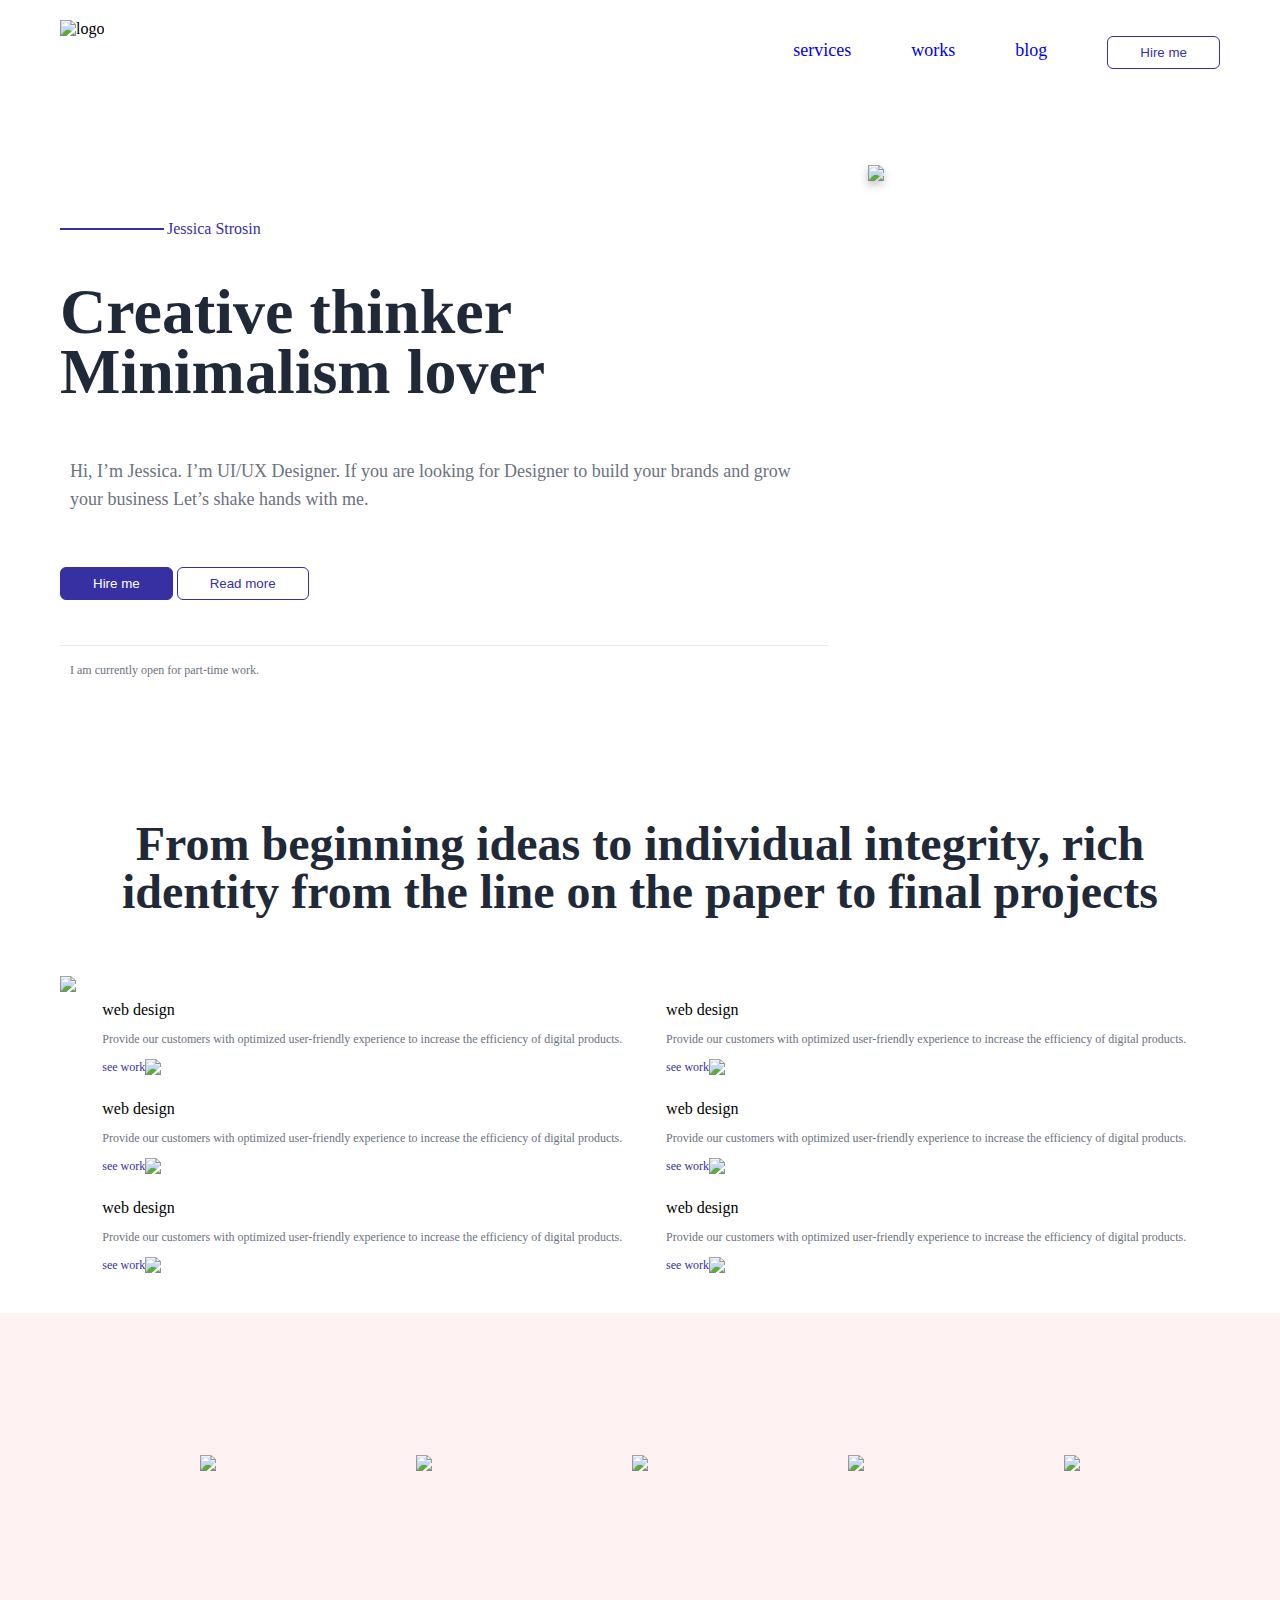
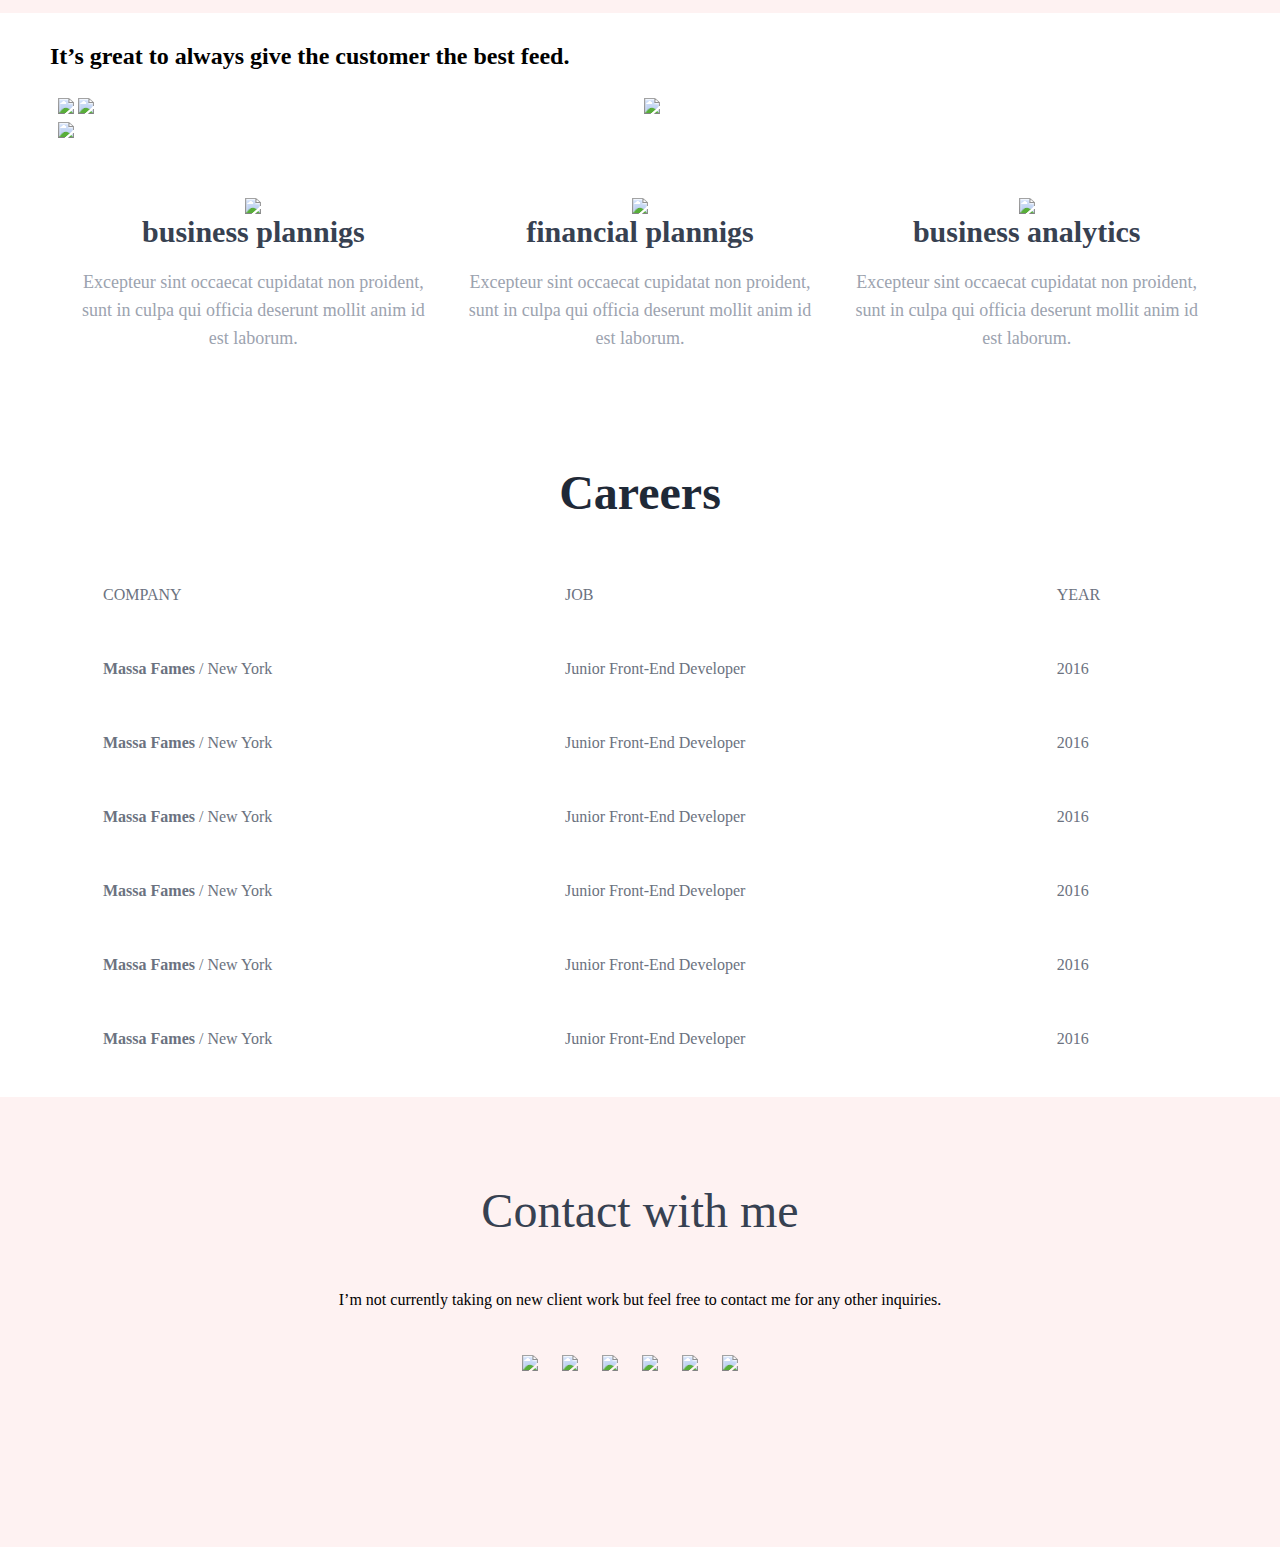
==== sample-1/index.html @ 33292bf2 "Add files via upload" ====
<!DOCTYPE html>
<html lang="en">
<head>
    <meta charset="UTF-8">
    <meta name="viewport" content="width=device-width, initial-scale=1.0">
    <title>Portfolio</title>
    <link rel="stylesheet" href="style.css"/>
</head>
<body>
    <div class="nav-container">
        <nav>
            <div class="logo">
                <img src="images/logo.png" alt="logo"/>
            </div>
            <!-- <div > -->
                <ul class="nav-items">
                    <li>
                        <a href="#">services</a>
                    </li>
                    <li>
                        <a href="#">works</a>
                    </li>
                    <li>
                        <a href="#">blog</a>
                    </li>
                    <li>
                        <button class="light-button">Hire me</button>
                    </li>
                </ul>
               
            <!-- </div> -->
        </nav>
    </div>
    <div class="intro-container">
        <div class="intro-details">
            <div class="name">
                <div class="line"></div>
                <a href="#">Jessica Strosin</a>
            </div>
            
            <h2 class="intro-heading">Creative thinker Minimalism lover</h2>
            <p>Hi, I’m Jessica. I’m UI/UX Designer. If you are looking for Designer to build your brands and grow your business Let’s shake hands with me.</p>
            <div>
                <button class="dark-button">Hire me</button>
                <button class="light-button">Read more</button>
            </div>
            <div class="gray-line">
                <p>I am currently open for part-time work.</p>
            </div>
            
        </div>

        <div  class="intro-image" > 
            <image src="images/55.png"></image>
        </div>
        
    </div>
    <div class="skills">
        <div class="skills-heading">
            <h2>From beginning ideas to individual integrity, rich identity from the line on the paper to final projects</h2>

        </div>
        <div class="skill-content">
            <div class="skill-content-image">
                <img src="images/image 11.png" />
            </div>
            <div class="skills-content-detail">
                <div class="skill-details">
                    <h>web design</h>
                    <p>Provide our customers with optimized user-friendly experience to increase the efficiency of digital products.</p>
                    <div class="see-more-link">
                        <a href="#">see work  </a>
                        <img src="images/arrow-right 1.png"/>
                       </div>
                       
                </div>
                <div class="skill-details">
                    <h>web design</h>
                    <p>Provide our customers with optimized user-friendly experience to increase the efficiency of digital products.</p>
                    <div class="see-more-link">
                        <a  href="#">see work  </a>
                        <img src="images/arrow-right 1.png"/>
                       </div>
                       
                </div>
                <div class="skill-details">
                    <h>web design</h>
                    <p>Provide our customers with optimized user-friendly experience to increase the efficiency of digital products.</p>
                    <div class="see-more-link">
                        <a  href="#">see work  </a>
                        <img src="images/arrow-right 1.png"/>
                       </div>
                       
                </div>
                <div class="skill-details">
                    <h>web design</h>
                    <p>Provide our customers with optimized user-friendly experience to increase the efficiency of digital products.</p>
                    <div class="see-more-link">
                        <a  href="#">see work  </a>
                        <img src="images/arrow-right 1.png"/>
                       </div>
                       
                </div>
                <div class="skill-details">
                    <h>web design</h>
                    <p>Provide our customers with optimized user-friendly experience to increase the efficiency of digital products.</p>
                    <div class="see-more-link">
                        <a  href="#">see work  </a>
                        <img src="images/arrow-right 1.png"/>
                       </div>
                       
                </div>
                <div class="skill-details"> 
                    <h>web design</h>
                    <p>Provide our customers with optimized user-friendly experience to increase the efficiency of digital products.</p>
                   <div class="see-more-link">
                    <a  href="#">see work  </a>
                    <img src="images/arrow-right 1.png"/>
                   </div>
                   
                </div>
             

            </div>
        </div>
    </div>
    <div class="clients">
        <img src="images/alphabet.png"/>
        <img src="images/shopify-original.png">
        <img src="images/amazon.png">
        <img src="images/google-original.png">
        <img src="images/netflix-primary.png">

    </div>
    <div >
        <h2>It’s great to always give the customer the best feed.</h2>
        <div class="row">
            <div class="column">
                <img src="images/image 12.png">
                <img src="images/image 14.png">
            </div>               
            <div class="column">                
                 <img src="images/image 13.png " >
            </div>
        </div>
        <div class="row">
            <div class="column">
                <img src="images/image 15.png">
            </div></div>
       <!-- \<div class="images">
           <img src="images/image 12.png">
           <img src="images/image 13.png">
           <img src="images/image 14.png">
           <img src="images/image 15.png">
       </div> -->
    </div>
    <div class="plannigs">
        <div class="plannig-details">
            <img src="images/Group 34.png">
            <h>business plannigs</h>
            <p>Excepteur sint occaecat cupidatat non proident, sunt in culpa qui officia deserunt mollit anim id est laborum.</p>
        </div>
        <div class="plannig-details">
            <img src="images/Group 35.png">
            <h>financial plannigs</h>
            <p>Excepteur sint occaecat cupidatat non proident, sunt in culpa qui officia deserunt mollit anim id est laborum.</p>
        </div>
        <div class="plannig-details">
            <img src="images/Group 36.png">
            <h>business analytics</h>
            <p>Excepteur sint occaecat cupidatat non proident, sunt in culpa qui officia deserunt mollit anim id est laborum.</p>
        </div>

    </div>
    <div class="career">
        <h2>Careers</h2>
        <table class="career-table">
            <tr>
                <th>Company</th>
                <th>Job</th>
                <th>Year</th>
            </tr>
            <tr>
                <td><b>Massa Fames </b>/ New York</td>
                <td>Junior Front-End Developer</td>
                <td>2016</td>
            </tr>
            <tr>
                <td><b>Massa Fames </b> / New York</td>
                <td>Junior Front-End Developer</td>
                <td>2016</td>
            </tr>
            <tr>
                <td><b>Massa Fames </b> / New York</td>
                <td>Junior Front-End Developer</td>
                <td>2016</td>
            </tr>
            <tr>
                <td><b>Massa Fames </b> / New York</td>
                <td>Junior Front-End Developer</td>
                <td>2016</td>
            </tr>
            <tr>
                <td><b>Massa Fames </b> / New York</td>
                <td>Junior Front-End Developer</td>
                <td>2016</td>
            </tr>
            <tr>
                <td><b>Massa Fames </b> / New York</td>
                <td>Junior Front-End Developer</td>
                <td>2016</td>
            </tr>
        </table>

    </div>
    <div class="site-footer">
        <div class="footer-display">
        <h2>Contact with me</h2>
        <p>I’m not currently taking on new client work but feel free to contact me for any other inquiries.</p>
        <div class="social-links">
            <img src="images/dribbble 1.svg"/>
            <img src="images/facebook 1.svg"/>
            <img src="images/instagram 1.svg"/>
            <img src="images/twitter 1.svg">
            <img src="images/at-sign 1.svg"/>
            <img src="images/codepen 1.svg"/>
            
        </div>
    </div>

    </div>



   <script src="main,js"></script> 
</body>
</html>
---- sample-1/style.css ----
body{

    margin:0px 50px;
    font-family: 'Inter';
    font-style: normal;
}
.nav-container{
    margin:20px 10px;
}
nav{
    height:65px;
    display: flex;
    align-content: center;
    justify-content: space-between;
}
.nav-items{
    display:flex;
    align-content: center;
    justify-content: space-between;

}   
.nav-items li{
    list-style: none;
    margin-left: 60px;
    font-weight: 500;
    font-size: 18px;
    line-height: 28px;
    color: #6B7280;
}
.nav-items li a{
    text-decoration: none;
}

.light-button{
    color:#3730A3;
    border: 1px solid #3730A3;
    border-radius: 6px;
    padding: 8px 32px;
    background-color: #ffffff;
}
.intro-container{
    display: flex;
    flex-flow: row;
    
    justify-content: space-between;
    margin:80px 10px;
}
.intro-image{
    width: 478px;
    height: 525px;
    filter: drop-shadow(0px 4px 4px rgba(0, 0, 0, 0.25));
    border-radius: 6px;
}
.intro-details{
    /* width: 478px; */
    height: 525px;
    display: flex;
    flex-flow: column;
    justify-content: space-evenly;
    padding-right: 40px;
    
}
.name{
    padding-top: 10px;
    display: flex;
    justify-content: flex-start;
    flex-flow: row;
}
.line{
    height:0px;    
    width: 102px;
    border: 1px solid #3730A3;
    margin-right: 3px;
    margin-top: 8px;
}
.name a{
    text-decoration: none;
    color: #3730A3;
}
.intro-heading{
    font-weight: 700;
    font-size:64px;
    line-height: 60px;
    color: #1F2937;
    margin: 0px;
}

.intro-details p{
    font-weight: 400;
    font-size: 18px;
    line-height: 28px;
    color: #6B7280;
    margin: 10px;

}
.dark-button{
    color:#ffffff;
    border: 1px solid #3730A3;
    border-radius: 6px;
    padding: 8px 32px;
    background-color: #3730A3;;
}

.gray-line{
    height:0px;    
    border-top: 1px solid #E5E7EB;
}
.gray-line p{
    font-size: 12px;
}
.skills{
    display: flex;
    flex-direction: column;
    margin: 10px;
}
.skills-heading{
    padding: 10px 50px;

}
.skills-heading h2{
    font-family: 'Inter';
    font-style: normal;
    font-weight: 600;
    font-size: 48px;
    line-height: 48px;
    text-align: center;
    color: #1F2937;
}

.skill-content{
    margin: 10px 0px;
    display: flex;
    flex-direction: row;
}
.skill-content-image{
max-width:440px;
}
.skills-content-detail
{
    display: flex;
    flex-flow: row wrap;
    justify-content:space-evenly;
    }
.skill-details{
    padding-top: 25px;
    margin-left: 10px;
    width:47%;
}
.skill-details p{
    font-weight: 400;
    font-size: 12px;
    line-height: 16px;
    color: #6B7280;
}
.see-more-link{
    display: flex;
    align-items: center;
    justify-content: flex-start;
}
.skill-details a{
    font-weight: 500;
    font-size: 12px;
    line-height: 16px;
    color: #3730A3;
    text-decoration: none;
}
.skill-details a:hover{
    text-decoration: underline;
}
.clients{
    background: #FEF2F2;
    min-height:300px;
    margin:30px -50px;
    display: flex;
    align-items: center;
    justify-content: space-evenly;
}
.plannigs{
    margin: 40px 10px;
    display: flex;
    flex-direction: row;  
    align-items: flex-start;
    justify-content: space-evenly;
}
.plannig-details{
    display: flex;
    flex-direction: column;
    align-items: center;
    margin: 20px;

}
.plannig-details h{
    font-weight: 600;
    font-size: 30px;
    line-height: 36px;
    text-align: center;
    color: #374151;
}
.plannig-details p{
    font-weight: 400;
    font-size: 18px;
    line-height: 28px;
    text-align: center;
    color: #9CA3AF;
}
.career{
    margin: 20px 50px;
    display: flex;
    flex-direction:column;
    
}
.career h2{
    font-weight: 600;
    font-size: 48px;
    line-height: 48px;
    text-align: center;
    color: #1F2937;
    margin-bottom: 40px;;

}
.career-table{
    width:100%;
    text-align: left;
}
.career-table th{
    font-weight: 500;
    font-size: 16px;
    line-height: 24px;
    color: #6B7280;
    text-transform: uppercase;
    height:70px;
}

.career-table td{
    height:70px;
    font-weight: 400;
    font-size: 16px;
    line-height: 24px;
    color: #6B7280;
}

.site-footer{
    height:450px;
    background-color:  #FEF2F2;
    margin: 20px -50px;
}
.footer-display{
    padding: 50px ;
    display: flex;
    flex-flow: column;
    align-items: center;
    justify-content: space-evenly;
}
.footer-display h2{
    font-weight: 500;
    font-size: 48px;
    line-height: 48px;
    text-align: center;
    color: #374151;
}
.footer-displayp{
    font-size: 18px;
    line-height: 28px;
    text-align: center;
    color: #9CA3AF;

}
.social-links{
    padding-top: 30px;
}
.social-links img{
    margin-right:20px;
}

.image-grid{
    width:80%;
    display: flex;
    flex-direction: column;
}
.image-grid h2{
font-weight: 500;
font-size: 48px;
line-height: 48px;
text-align: center;
color: #374151;
}
/* .images{
    display: flex;
    flex-flow: row;
    justify-content: flex-start;
}

 */


.row {
    display: flex;
    flex-wrap: wrap;
    padding: 0 4px;
  }
  
  /* Create four equal columns that sits next to each other */
  .column {
      justify-content: space-evenly;
    flex: 25%;
    padding: 0 4px;
  }
  
  .column img {
    margin-top: 8px;
    vertical-align: middle;
    width: 100%;
  }
  
  /* Responsive layout - makes a two column-layout instead of four columns
  @media screen and (max-width: 800px) {
    .column {
      flex: 50%;
      max-width: 50%;
    }
  }
  
  /* Responsive layout - makes the two columns stack on top of each other instead of next to each other */
  /* @media screen and (max-width: 600px) {
    .column {
      flex: 100%;
      max-width: 100%;
    }
  } */
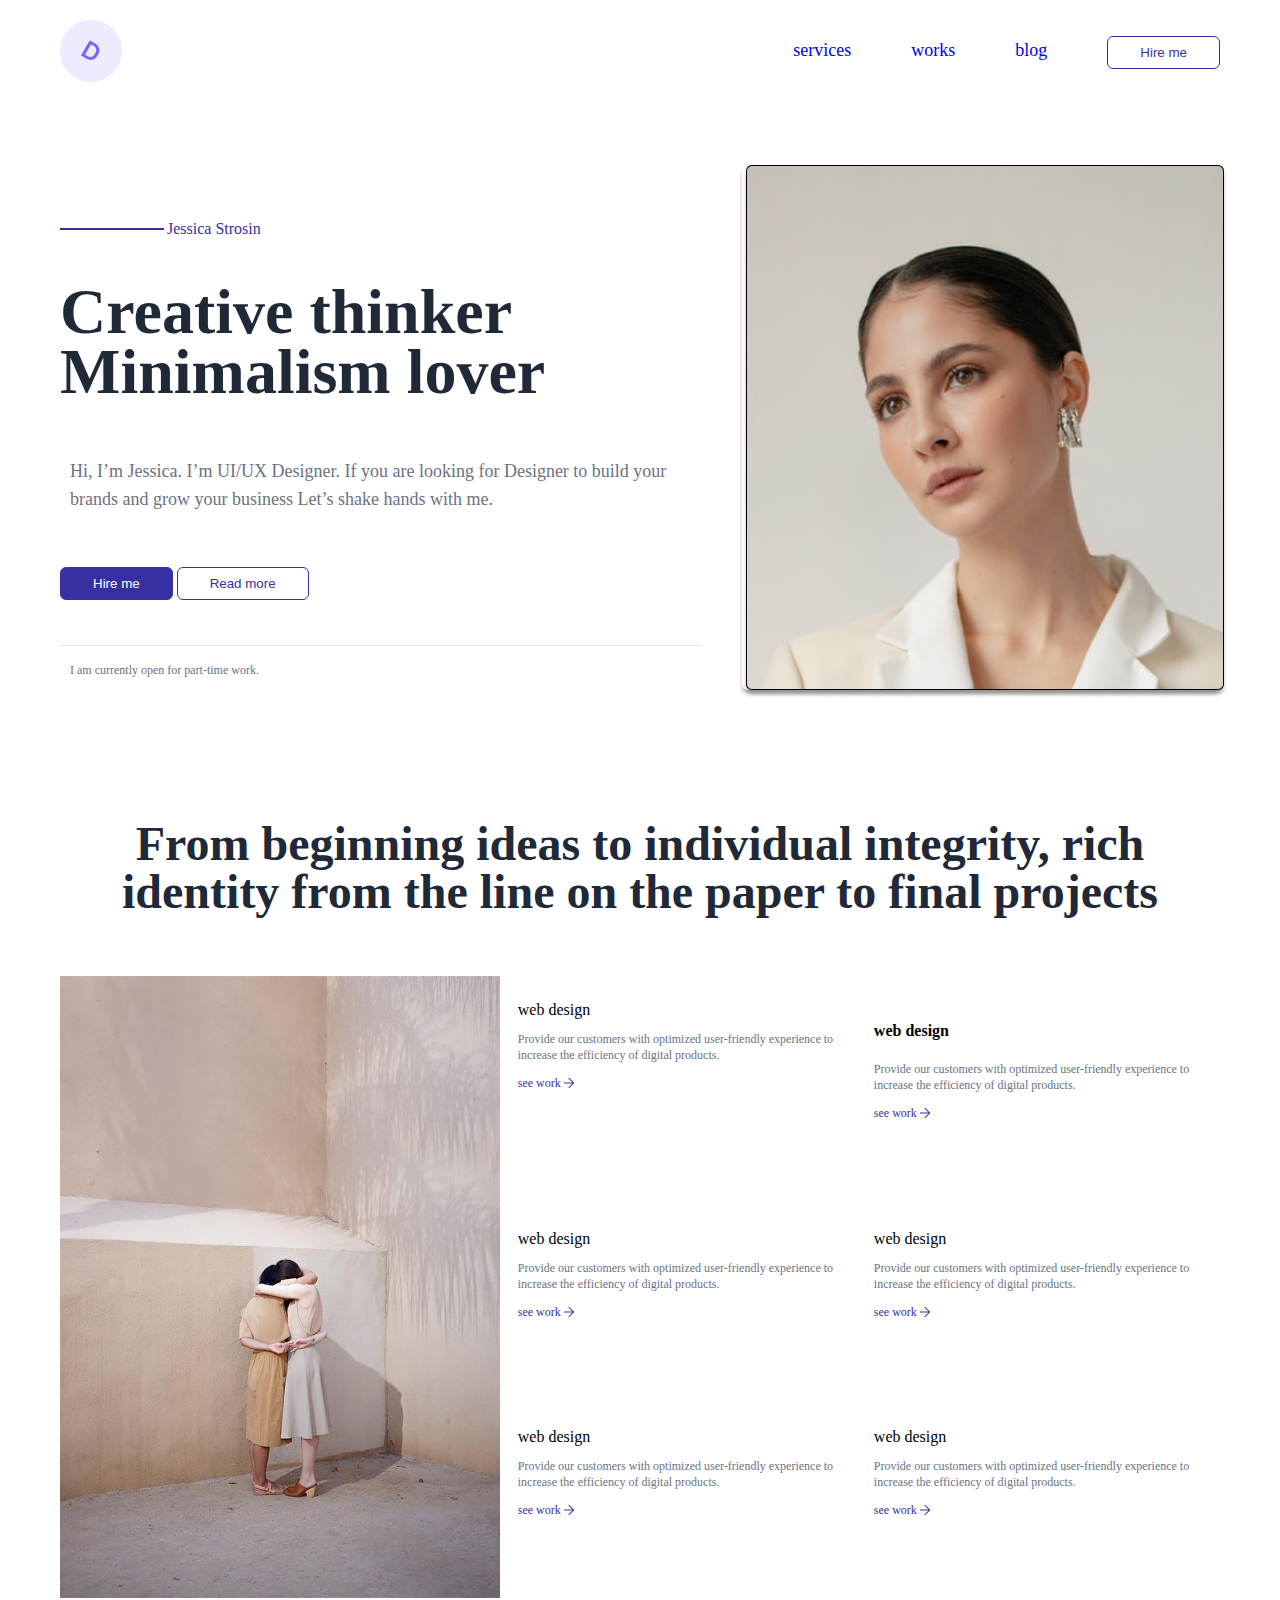
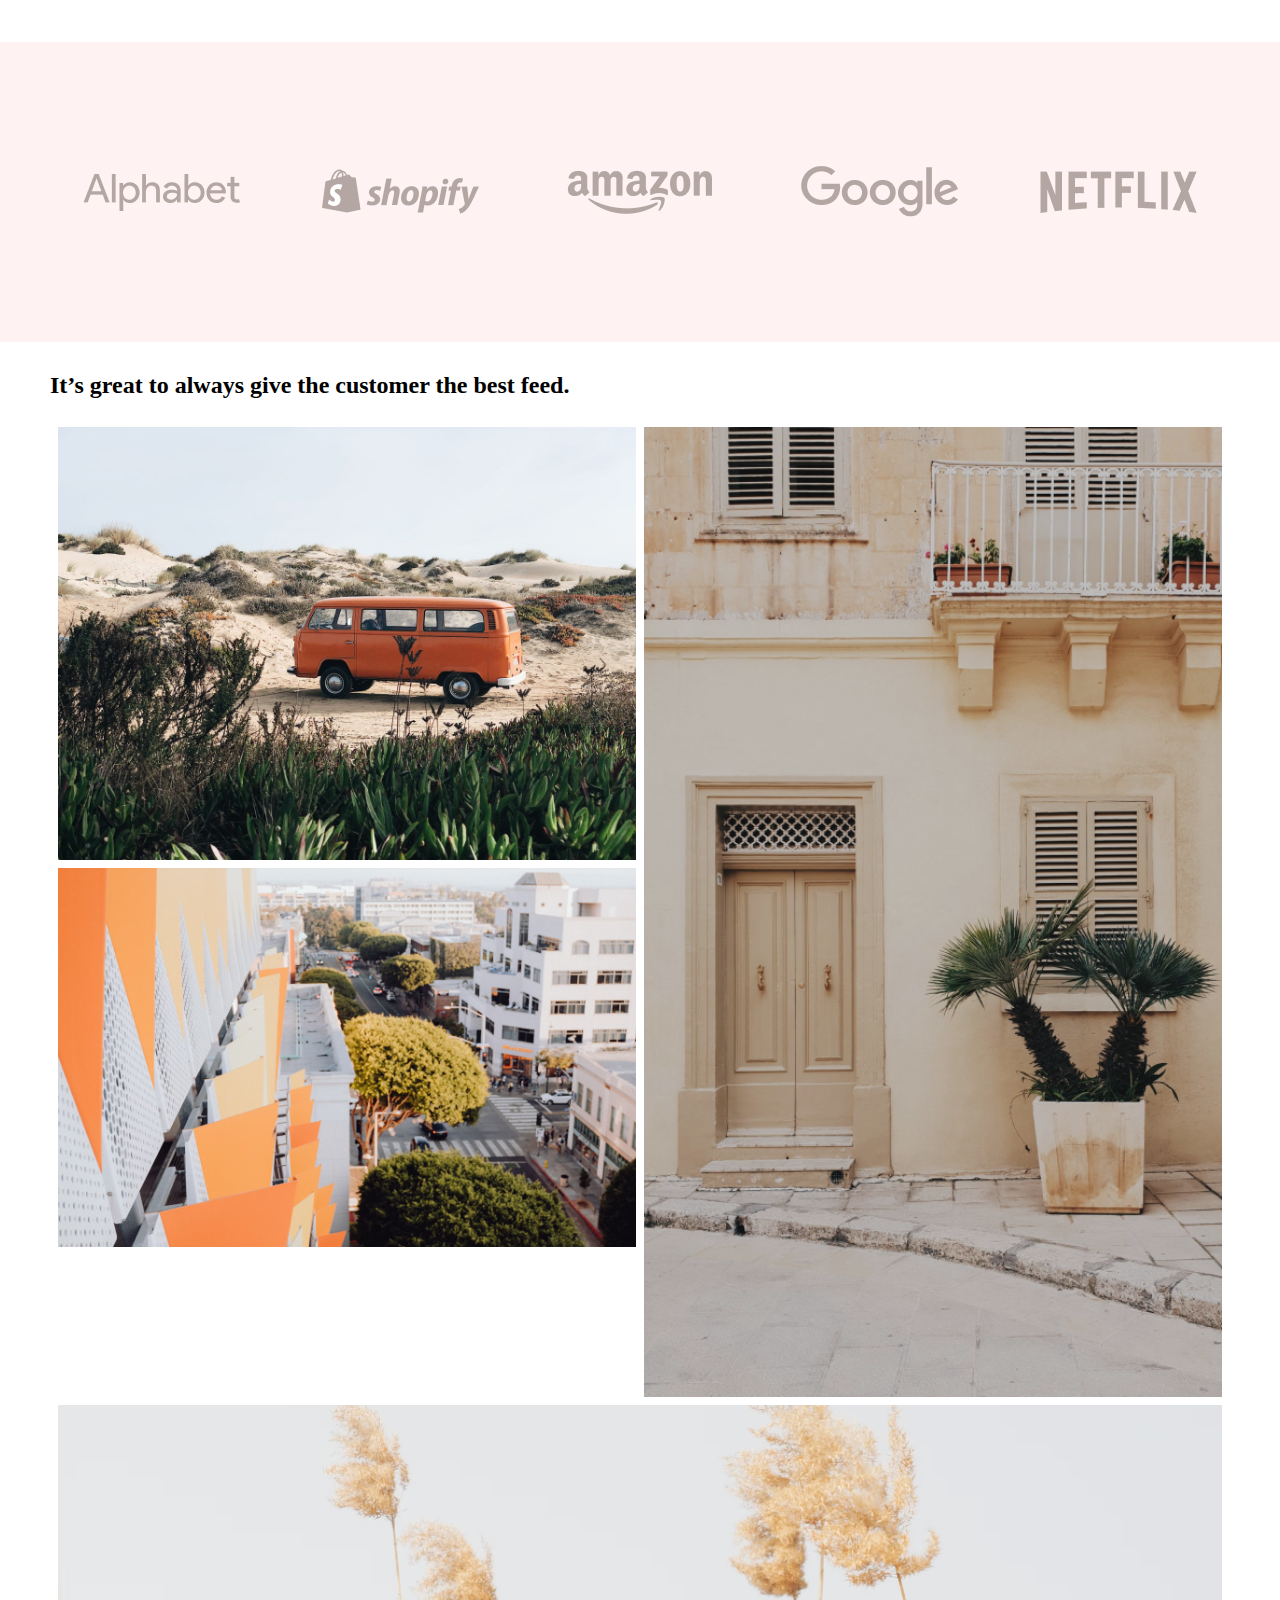
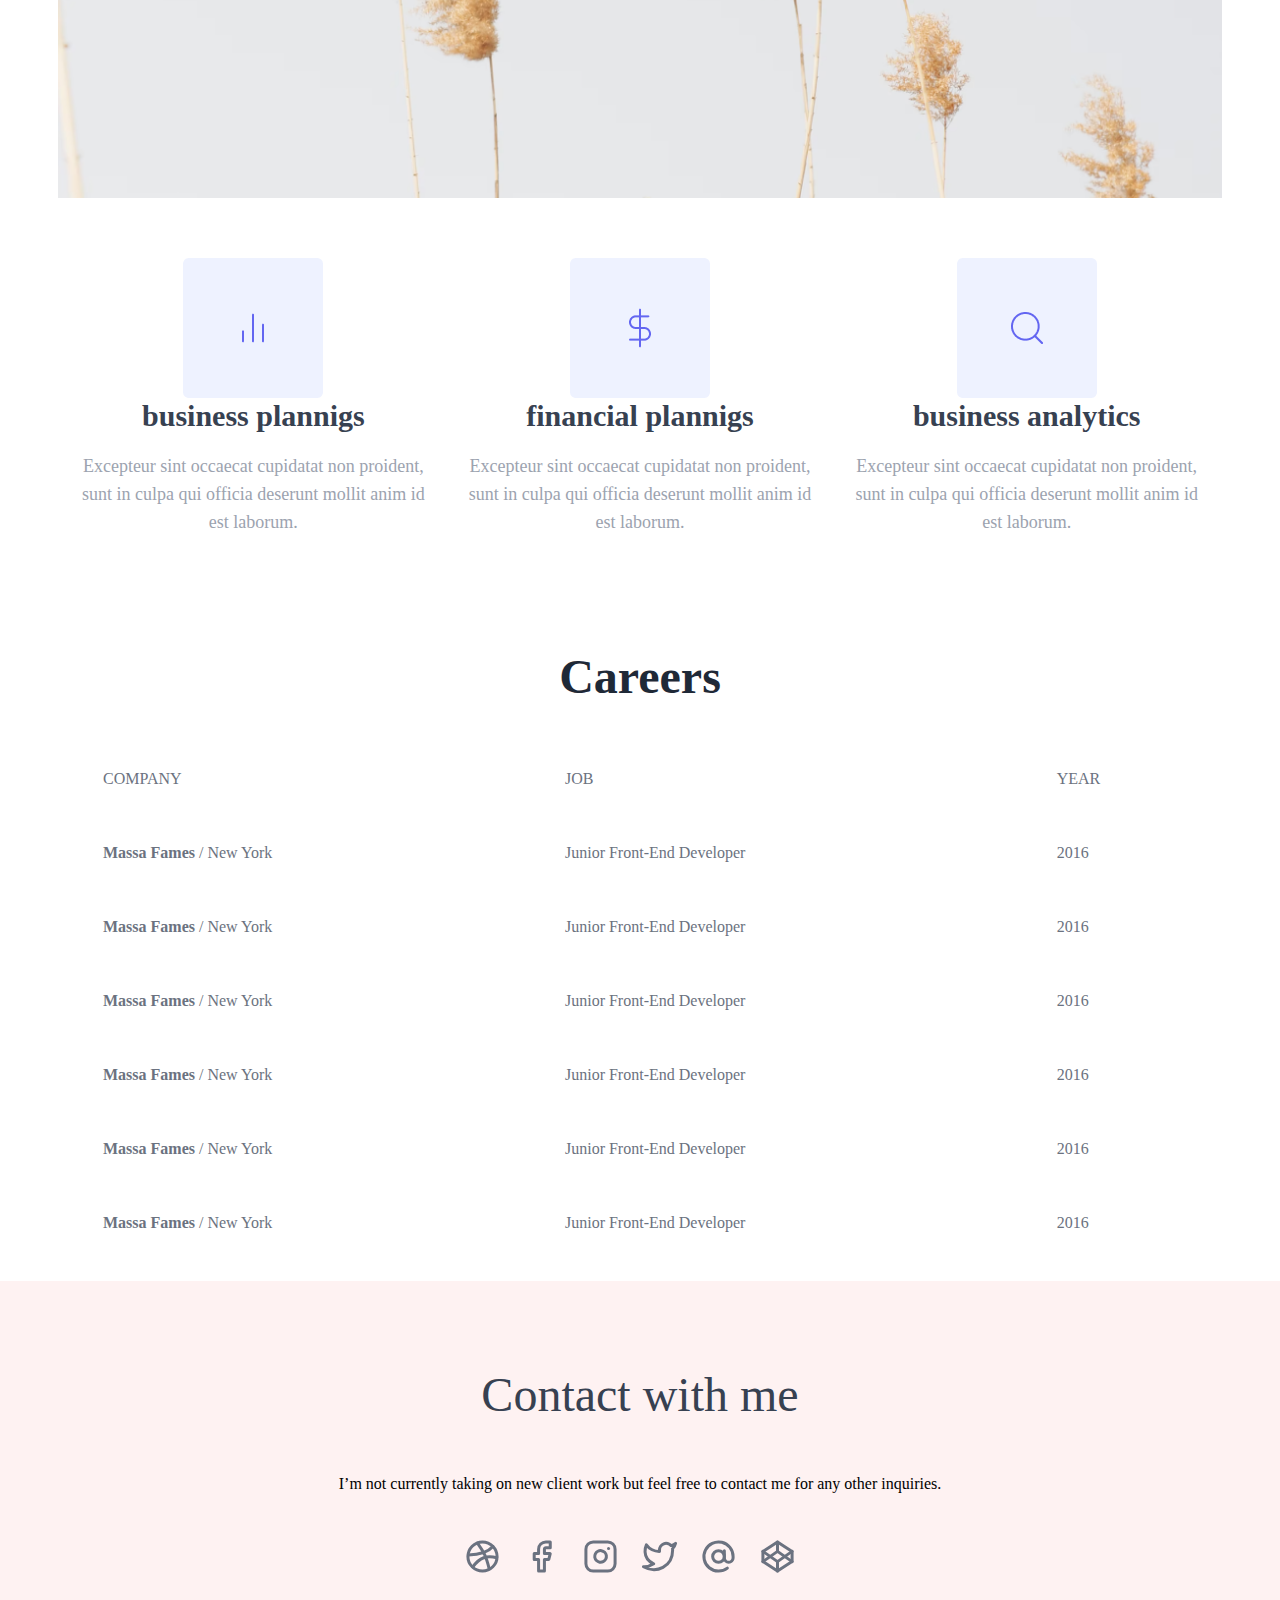
==== commit f032ed9f: "Add files via upload" ====
--- a/sample-1/index.html
+++ b/sample-1/index.html
@@ -51,7 +51,7 @@
         </div>
 
         <div  class="intro-image" > 
-            <image src="images/55.png"></image>
+            <img src="images/55.png" alt="portfolio picture"/>
         </div>
         
     </div>
@@ -62,7 +62,7 @@
         </div>
         <div class="skill-content">
             <div class="skill-content-image">
-                <img src="images/image 11.png" />
+                <img src="images/image 11.png" alt="photo with my skills" />
             </div>
             <div class="skills-content-detail">
                 <div class="skill-details">
@@ -70,43 +70,43 @@
                     <p>Provide our customers with optimized user-friendly experience to increase the efficiency of digital products.</p>
                     <div class="see-more-link">
                         <a href="#">see work  </a>
-                        <img src="images/arrow-right 1.png"/>
-                       </div>
-                       
-                </div>
-                <div class="skill-details">
-                    <h>web design</h>
-                    <p>Provide our customers with optimized user-friendly experience to increase the efficiency of digital products.</p>
-                    <div class="see-more-link">
-                        <a  href="#">see work  </a>
-                        <img src="images/arrow-right 1.png"/>
-                       </div>
-                       
-                </div>
-                <div class="skill-details">
-                    <h>web design</h>
-                    <p>Provide our customers with optimized user-friendly experience to increase the efficiency of digital products.</p>
-                    <div class="see-more-link">
-                        <a  href="#">see work  </a>
-                        <img src="images/arrow-right 1.png"/>
-                       </div>
-                       
-                </div>
-                <div class="skill-details">
-                    <h>web design</h>
-                    <p>Provide our customers with optimized user-friendly experience to increase the efficiency of digital products.</p>
-                    <div class="see-more-link">
-                        <a  href="#">see work  </a>
-                        <img src="images/arrow-right 1.png"/>
-                       </div>
-                       
-                </div>
-                <div class="skill-details">
-                    <h>web design</h>
-                    <p>Provide our customers with optimized user-friendly experience to increase the efficiency of digital products.</p>
-                    <div class="see-more-link">
-                        <a  href="#">see work  </a>
-                        <img src="images/arrow-right 1.png"/>
+                        <img src="images/arrow-right 1.png" alt="arrow icon"/>
+                       </div>
+                       
+                </div>
+                <div class="skill-details">
+                    <h4>web design</h4>
+                    <p>Provide our customers with optimized user-friendly experience to increase the efficiency of digital products.</p>
+                    <div class="see-more-link">
+                        <a  href="#">see work  </a>
+                        <img src="images/arrow-right 1.png" alt="arrow icon"/>
+                       </div>
+                       
+                </div>
+                <div class="skill-details">
+                    <h>web design</h>
+                    <p>Provide our customers with optimized user-friendly experience to increase the efficiency of digital products.</p>
+                    <div class="see-more-link">
+                        <a  href="#">see work  </a>
+                        <img src="images/arrow-right 1.png" alt="arrow icon"/>
+                       </div>
+                       
+                </div>
+                <div class="skill-details">
+                    <h>web design</h>
+                    <p>Provide our customers with optimized user-friendly experience to increase the efficiency of digital products.</p>
+                    <div class="see-more-link">
+                        <a  href="#">see work  </a>
+                        <img src="images/arrow-right 1.png" alt="arrow icon"/>
+                       </div>
+                       
+                </div>
+                <div class="skill-details">
+                    <h>web design</h>
+                    <p>Provide our customers with optimized user-friendly experience to increase the efficiency of digital products.</p>
+                    <div class="see-more-link">
+                        <a  href="#">see work  </a>
+                        <img src="images/arrow-right 1.png" alt="arrow icon"/>
                        </div>
                        
                 </div>
@@ -115,7 +115,7 @@
                     <p>Provide our customers with optimized user-friendly experience to increase the efficiency of digital products.</p>
                    <div class="see-more-link">
                     <a  href="#">see work  </a>
-                    <img src="images/arrow-right 1.png"/>
+                    <img src="images/arrow-right 1.png" alt="arrow icon"/>
                    </div>
                    
                 </div>
@@ -125,48 +125,43 @@
         </div>
     </div>
     <div class="clients">
-        <img src="images/alphabet.png"/>
-        <img src="images/shopify-original.png">
-        <img src="images/amazon.png">
-        <img src="images/google-original.png">
-        <img src="images/netflix-primary.png">
+        <img src="images/alphabet.png" alt="alphabet"/>
+        <img src="images/shopify-original.png" alt="shopify">
+        <img src="images/amazon.png" alt="amazon">
+        <img src="images/google-original.png" alt="google">
+        <img src="images/netflix-primary.png" alt="netflix">
 
     </div>
     <div >
         <h2>It’s great to always give the customer the best feed.</h2>
         <div class="row">
             <div class="column">
-                <img src="images/image 12.png">
-                <img src="images/image 14.png">
+                <img src="images/image 12.png" alt="work photo">
+                <img src="images/image 14.png" alt="work photo">
             </div>               
             <div class="column">                
-                 <img src="images/image 13.png " >
+                 <img src="images/image 13.png " alt="work photo" >
             </div>
         </div>
         <div class="row">
             <div class="column">
-                <img src="images/image 15.png">
+                <img src="images/image 15.png" alt="work photo">
             </div></div>
-       <!-- \<div class="images">
-           <img src="images/image 12.png">
-           <img src="images/image 13.png">
-           <img src="images/image 14.png">
-           <img src="images/image 15.png">
-       </div> -->
+    
     </div>
     <div class="plannigs">
         <div class="plannig-details">
-            <img src="images/Group 34.png">
+            <img src="images/Group 34.png" alt="graph icon">
             <h>business plannigs</h>
             <p>Excepteur sint occaecat cupidatat non proident, sunt in culpa qui officia deserunt mollit anim id est laborum.</p>
         </div>
         <div class="plannig-details">
-            <img src="images/Group 35.png">
+            <img src="images/Group 35.png" alt="dollar sign">
             <h>financial plannigs</h>
             <p>Excepteur sint occaecat cupidatat non proident, sunt in culpa qui officia deserunt mollit anim id est laborum.</p>
         </div>
         <div class="plannig-details">
-            <img src="images/Group 36.png">
+            <img src="images/Group 36.png" alt=" business analytic icon">
             <h>business analytics</h>
             <p>Excepteur sint occaecat cupidatat non proident, sunt in culpa qui officia deserunt mollit anim id est laborum.</p>
         </div>
@@ -218,12 +213,12 @@
         <h2>Contact with me</h2>
         <p>I’m not currently taking on new client work but feel free to contact me for any other inquiries.</p>
         <div class="social-links">
-            <img src="images/dribbble 1.svg"/>
-            <img src="images/facebook 1.svg"/>
-            <img src="images/instagram 1.svg"/>
-            <img src="images/twitter 1.svg">
-            <img src="images/at-sign 1.svg"/>
-            <img src="images/codepen 1.svg"/>
+            <img src="images/dribbble 1.svg" alt="dribblr icon"/>
+            <img src="images/facebook 1.svg" alt="facebook icon"/>
+            <img src="images/instagram 1.svg" alt="insta icon"/>
+            <img src="images/twitter 1.svg" alt="twitter icon">
+            <img src="images/at-sign 1.svg" alt="at sign icon"/>
+            <img src="images/codepen 1.svg" alt="codepen icon"/>
             
         </div>
     </div>
--- a/sample-1/style.css
+++ b/sample-1/style.css
@@ -48,7 +48,7 @@
 .intro-image{
     width: 478px;
     height: 525px;
-    filter: drop-shadow(0px 4px 4px rgba(0, 0, 0, 0.25));
+    box-shadow: 0px 4px 4px  rgba(0, 0, 0, 0.25) ;
     border-radius: 6px;
 }
 .intro-details{
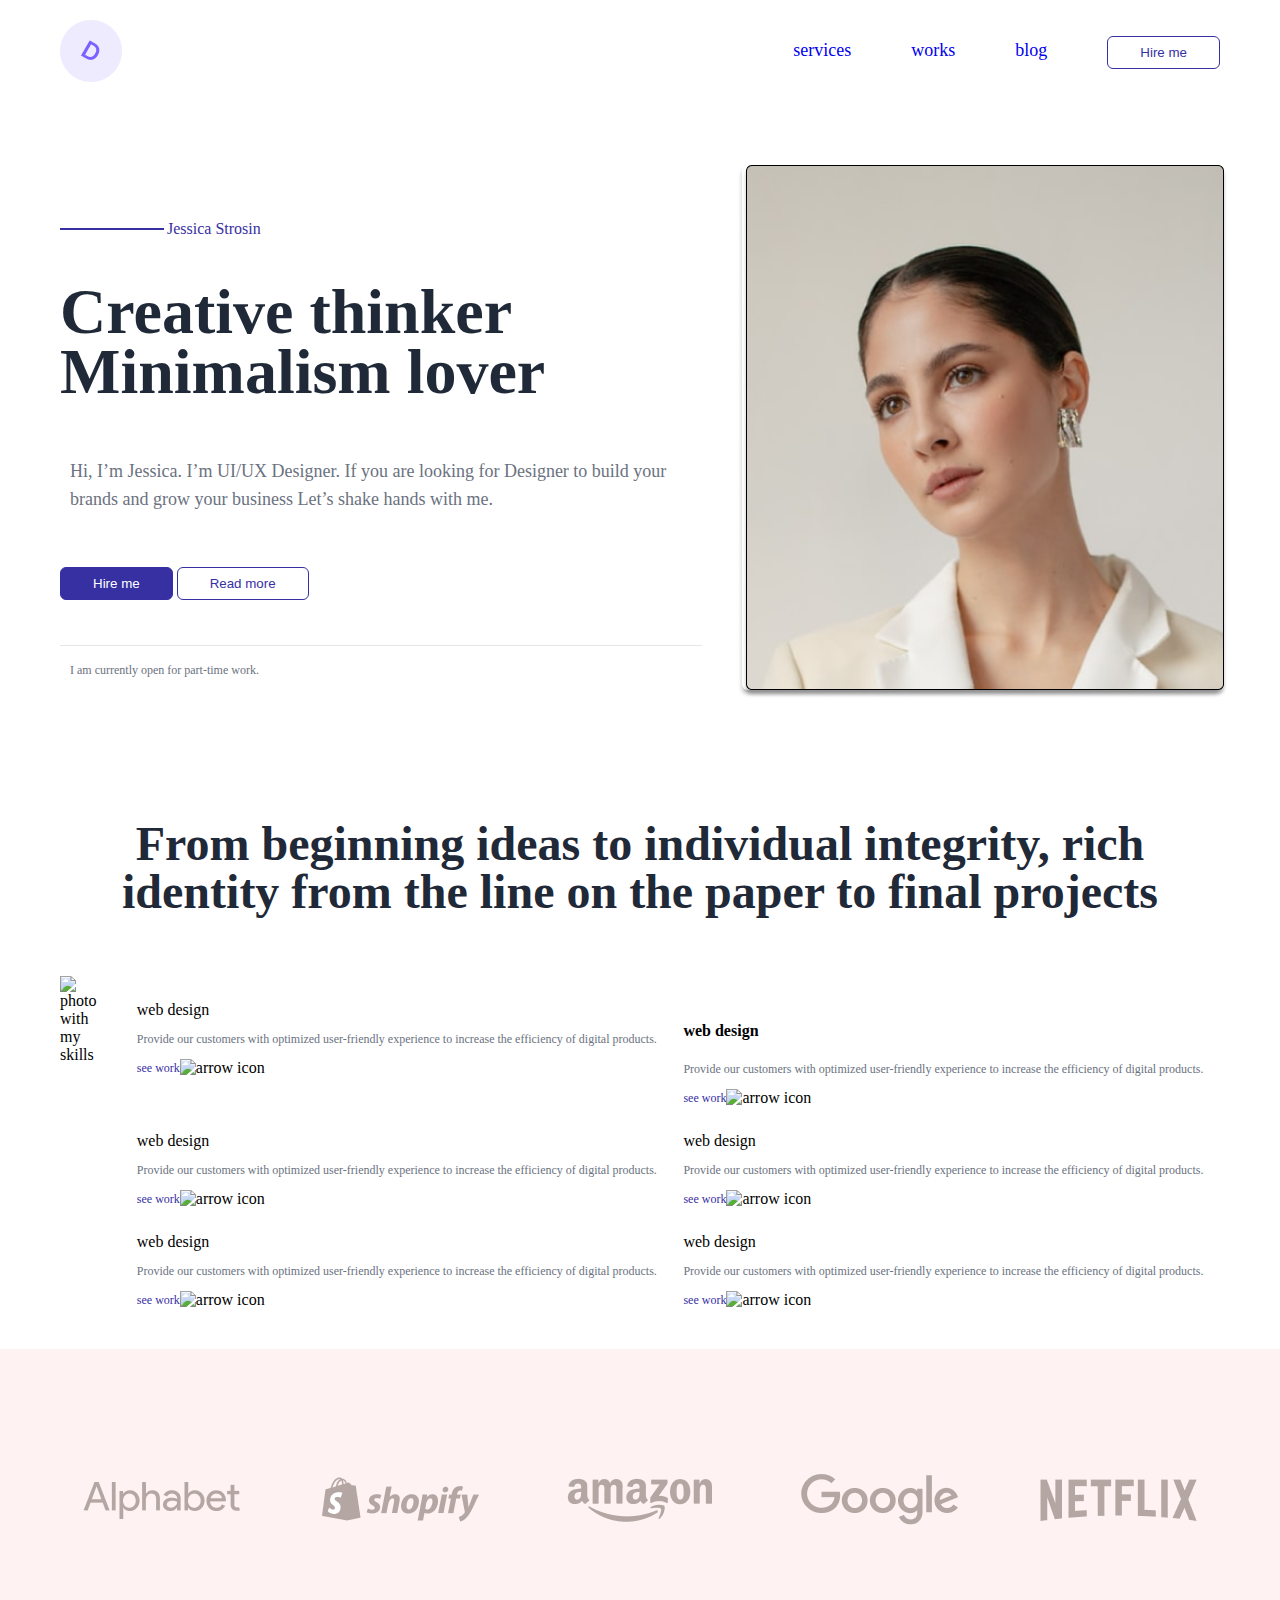
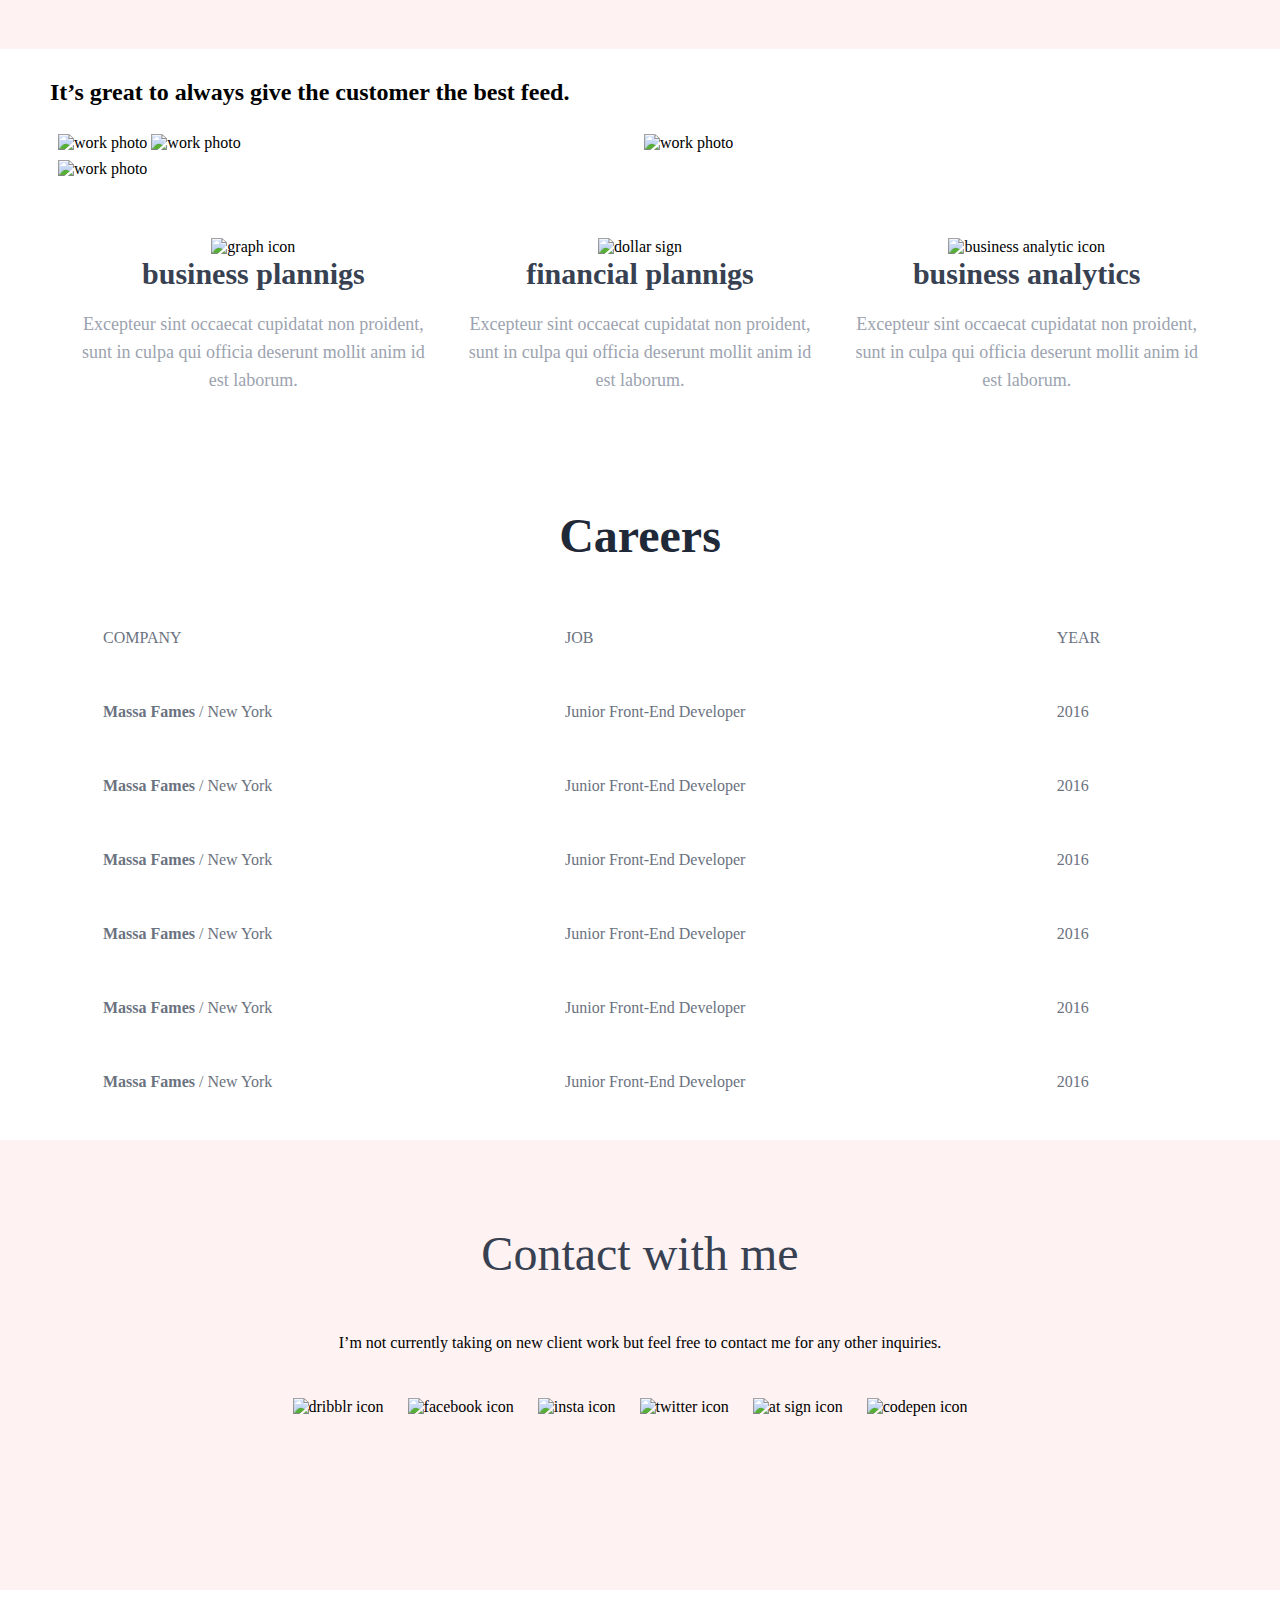
==== commit ae45360d: "Add files via upload" ====
--- a/sample-1/index.html
+++ b/sample-1/index.html
@@ -62,7 +62,7 @@
         </div>
         <div class="skill-content">
             <div class="skill-content-image">
-                <img src="images/image 11.png" alt="photo with my skills" />
+                <img src="images/image11.png" alt="photo with my skills" />
             </div>
             <div class="skills-content-detail">
                 <div class="skill-details">
@@ -70,7 +70,7 @@
                     <p>Provide our customers with optimized user-friendly experience to increase the efficiency of digital products.</p>
                     <div class="see-more-link">
                         <a href="#">see work  </a>
-                        <img src="images/arrow-right 1.png" alt="arrow icon"/>
+                        <img src="images/arrow-right1.png" alt="arrow icon"/>
                        </div>
                        
                 </div>
@@ -79,34 +79,34 @@
                     <p>Provide our customers with optimized user-friendly experience to increase the efficiency of digital products.</p>
                     <div class="see-more-link">
                         <a  href="#">see work  </a>
-                        <img src="images/arrow-right 1.png" alt="arrow icon"/>
-                       </div>
-                       
-                </div>
-                <div class="skill-details">
-                    <h>web design</h>
-                    <p>Provide our customers with optimized user-friendly experience to increase the efficiency of digital products.</p>
-                    <div class="see-more-link">
-                        <a  href="#">see work  </a>
-                        <img src="images/arrow-right 1.png" alt="arrow icon"/>
-                       </div>
-                       
-                </div>
-                <div class="skill-details">
-                    <h>web design</h>
-                    <p>Provide our customers with optimized user-friendly experience to increase the efficiency of digital products.</p>
-                    <div class="see-more-link">
-                        <a  href="#">see work  </a>
-                        <img src="images/arrow-right 1.png" alt="arrow icon"/>
-                       </div>
-                       
-                </div>
-                <div class="skill-details">
-                    <h>web design</h>
-                    <p>Provide our customers with optimized user-friendly experience to increase the efficiency of digital products.</p>
-                    <div class="see-more-link">
-                        <a  href="#">see work  </a>
-                        <img src="images/arrow-right 1.png" alt="arrow icon"/>
+                        <img src="images/arrow-right1.png" alt="arrow icon"/>
+                       </div>
+                       
+                </div>
+                <div class="skill-details">
+                    <h>web design</h>
+                    <p>Provide our customers with optimized user-friendly experience to increase the efficiency of digital products.</p>
+                    <div class="see-more-link">
+                        <a  href="#">see work  </a>
+                        <img src="images/arrow-right1.png" alt="arrow icon"/>
+                       </div>
+                       
+                </div>
+                <div class="skill-details">
+                    <h>web design</h>
+                    <p>Provide our customers with optimized user-friendly experience to increase the efficiency of digital products.</p>
+                    <div class="see-more-link">
+                        <a  href="#">see work  </a>
+                        <img src="images/arrow-right1.png" alt="arrow icon"/>
+                       </div>
+                       
+                </div>
+                <div class="skill-details">
+                    <h>web design</h>
+                    <p>Provide our customers with optimized user-friendly experience to increase the efficiency of digital products.</p>
+                    <div class="see-more-link">
+                        <a  href="#">see work  </a>
+                        <img src="images/arrow-right1.png" alt="arrow icon"/>
                        </div>
                        
                 </div>
@@ -115,7 +115,7 @@
                     <p>Provide our customers with optimized user-friendly experience to increase the efficiency of digital products.</p>
                    <div class="see-more-link">
                     <a  href="#">see work  </a>
-                    <img src="images/arrow-right 1.png" alt="arrow icon"/>
+                    <img src="images/arrow-right1.png" alt="arrow icon"/>
                    </div>
                    
                 </div>
@@ -136,32 +136,32 @@
         <h2>It’s great to always give the customer the best feed.</h2>
         <div class="row">
             <div class="column">
-                <img src="images/image 12.png" alt="work photo">
-                <img src="images/image 14.png" alt="work photo">
+                <img src="images/image12.png" alt="work photo">
+                <img src="images/image14.png" alt="work photo">
             </div>               
             <div class="column">                
-                 <img src="images/image 13.png " alt="work photo" >
+                 <img src="images/image13.png " alt="work photo" >
             </div>
         </div>
         <div class="row">
             <div class="column">
-                <img src="images/image 15.png" alt="work photo">
+                <img src="images/image15.png" alt="work photo">
             </div></div>
     
     </div>
     <div class="plannigs">
         <div class="plannig-details">
-            <img src="images/Group 34.png" alt="graph icon">
+            <img src="images/Group34.png" alt="graph icon">
             <h>business plannigs</h>
             <p>Excepteur sint occaecat cupidatat non proident, sunt in culpa qui officia deserunt mollit anim id est laborum.</p>
         </div>
         <div class="plannig-details">
-            <img src="images/Group 35.png" alt="dollar sign">
+            <img src="images/Group35.png" alt="dollar sign">
             <h>financial plannigs</h>
             <p>Excepteur sint occaecat cupidatat non proident, sunt in culpa qui officia deserunt mollit anim id est laborum.</p>
         </div>
         <div class="plannig-details">
-            <img src="images/Group 36.png" alt=" business analytic icon">
+            <img src="images/Group36.png" alt=" business analytic icon">
             <h>business analytics</h>
             <p>Excepteur sint occaecat cupidatat non proident, sunt in culpa qui officia deserunt mollit anim id est laborum.</p>
         </div>
@@ -213,12 +213,12 @@
         <h2>Contact with me</h2>
         <p>I’m not currently taking on new client work but feel free to contact me for any other inquiries.</p>
         <div class="social-links">
-            <img src="images/dribbble 1.svg" alt="dribblr icon"/>
-            <img src="images/facebook 1.svg" alt="facebook icon"/>
-            <img src="images/instagram 1.svg" alt="insta icon"/>
-            <img src="images/twitter 1.svg" alt="twitter icon">
-            <img src="images/at-sign 1.svg" alt="at sign icon"/>
-            <img src="images/codepen 1.svg" alt="codepen icon"/>
+            <img src="images/dribbble1.svg" alt="dribblr icon"/>
+            <img src="images/facebook1.svg" alt="facebook icon"/>
+            <img src="images/instagram1.svg" alt="insta icon"/>
+            <img src="images/twitter1.svg" alt="twitter icon">
+            <img src="images/at-sign1.svg" alt="at sign icon"/>
+            <img src="images/codepen1.svg" alt="codepen icon"/>
             
         </div>
     </div>
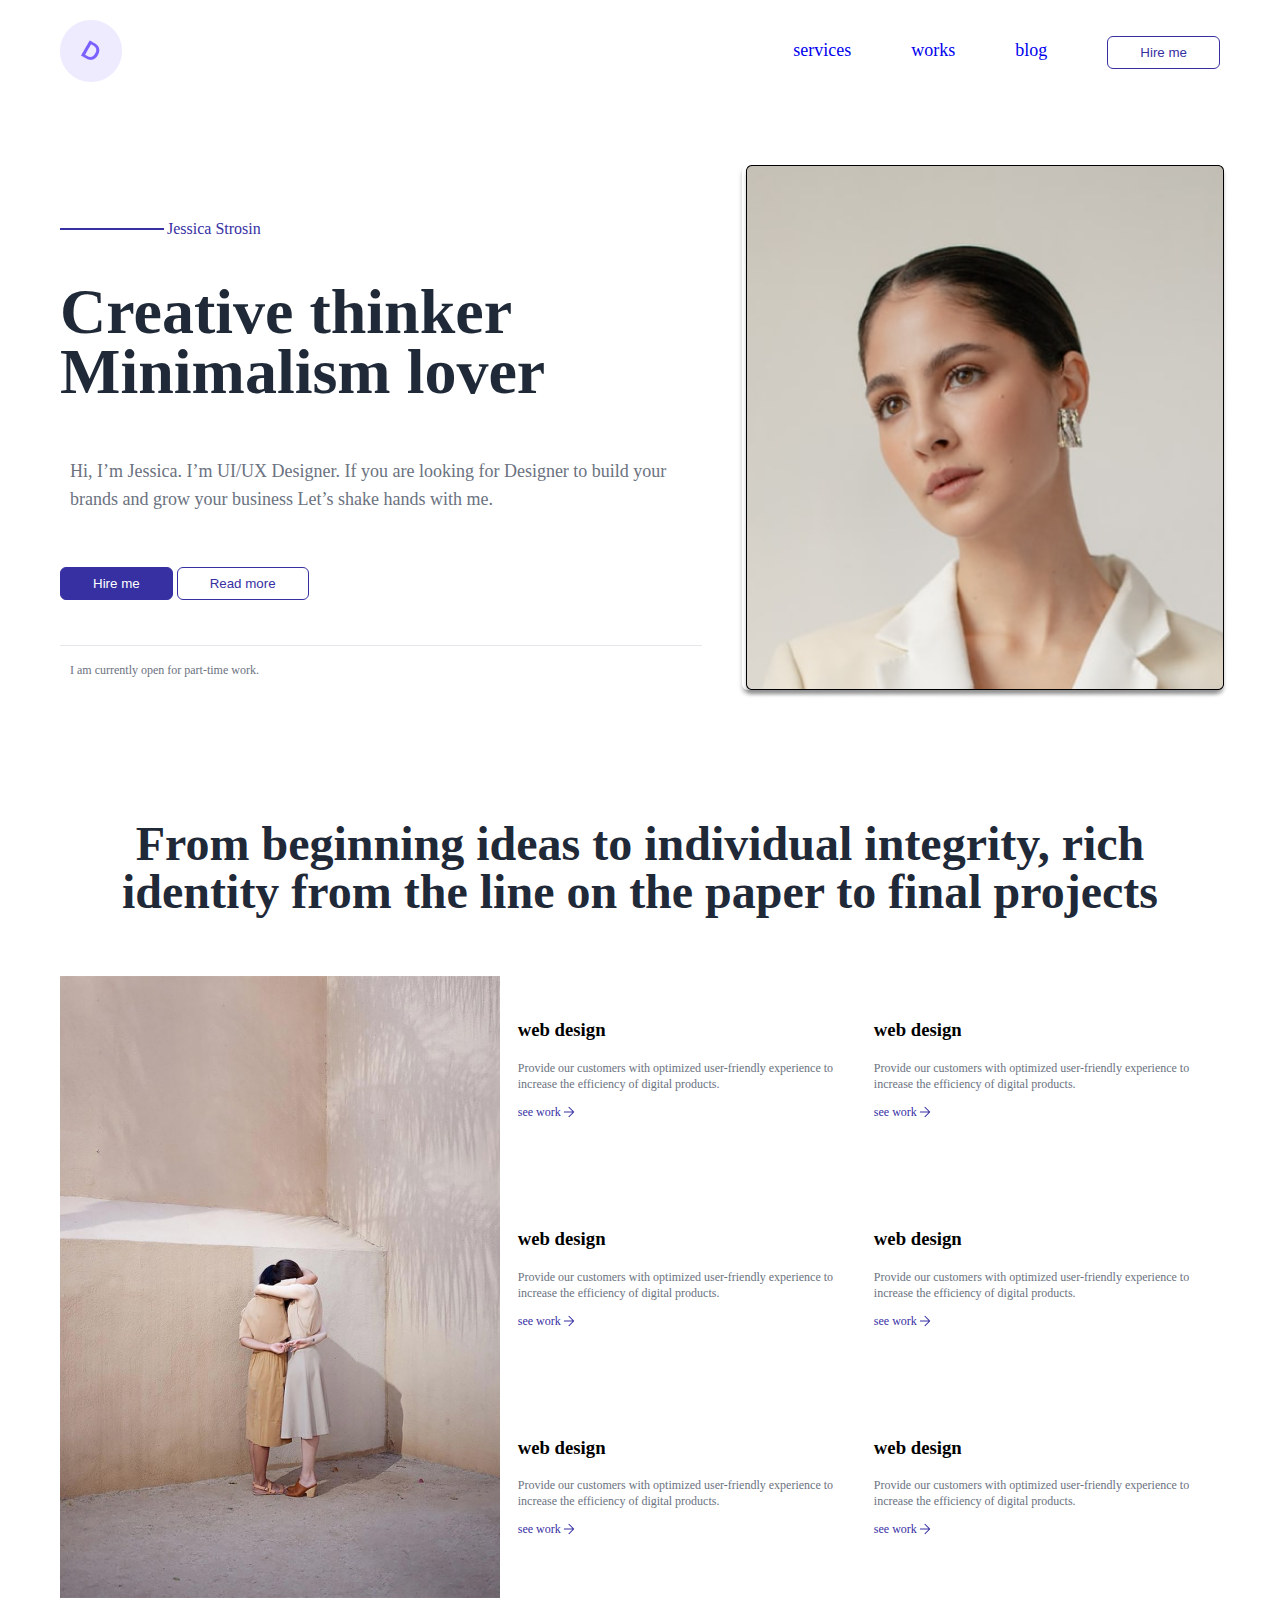
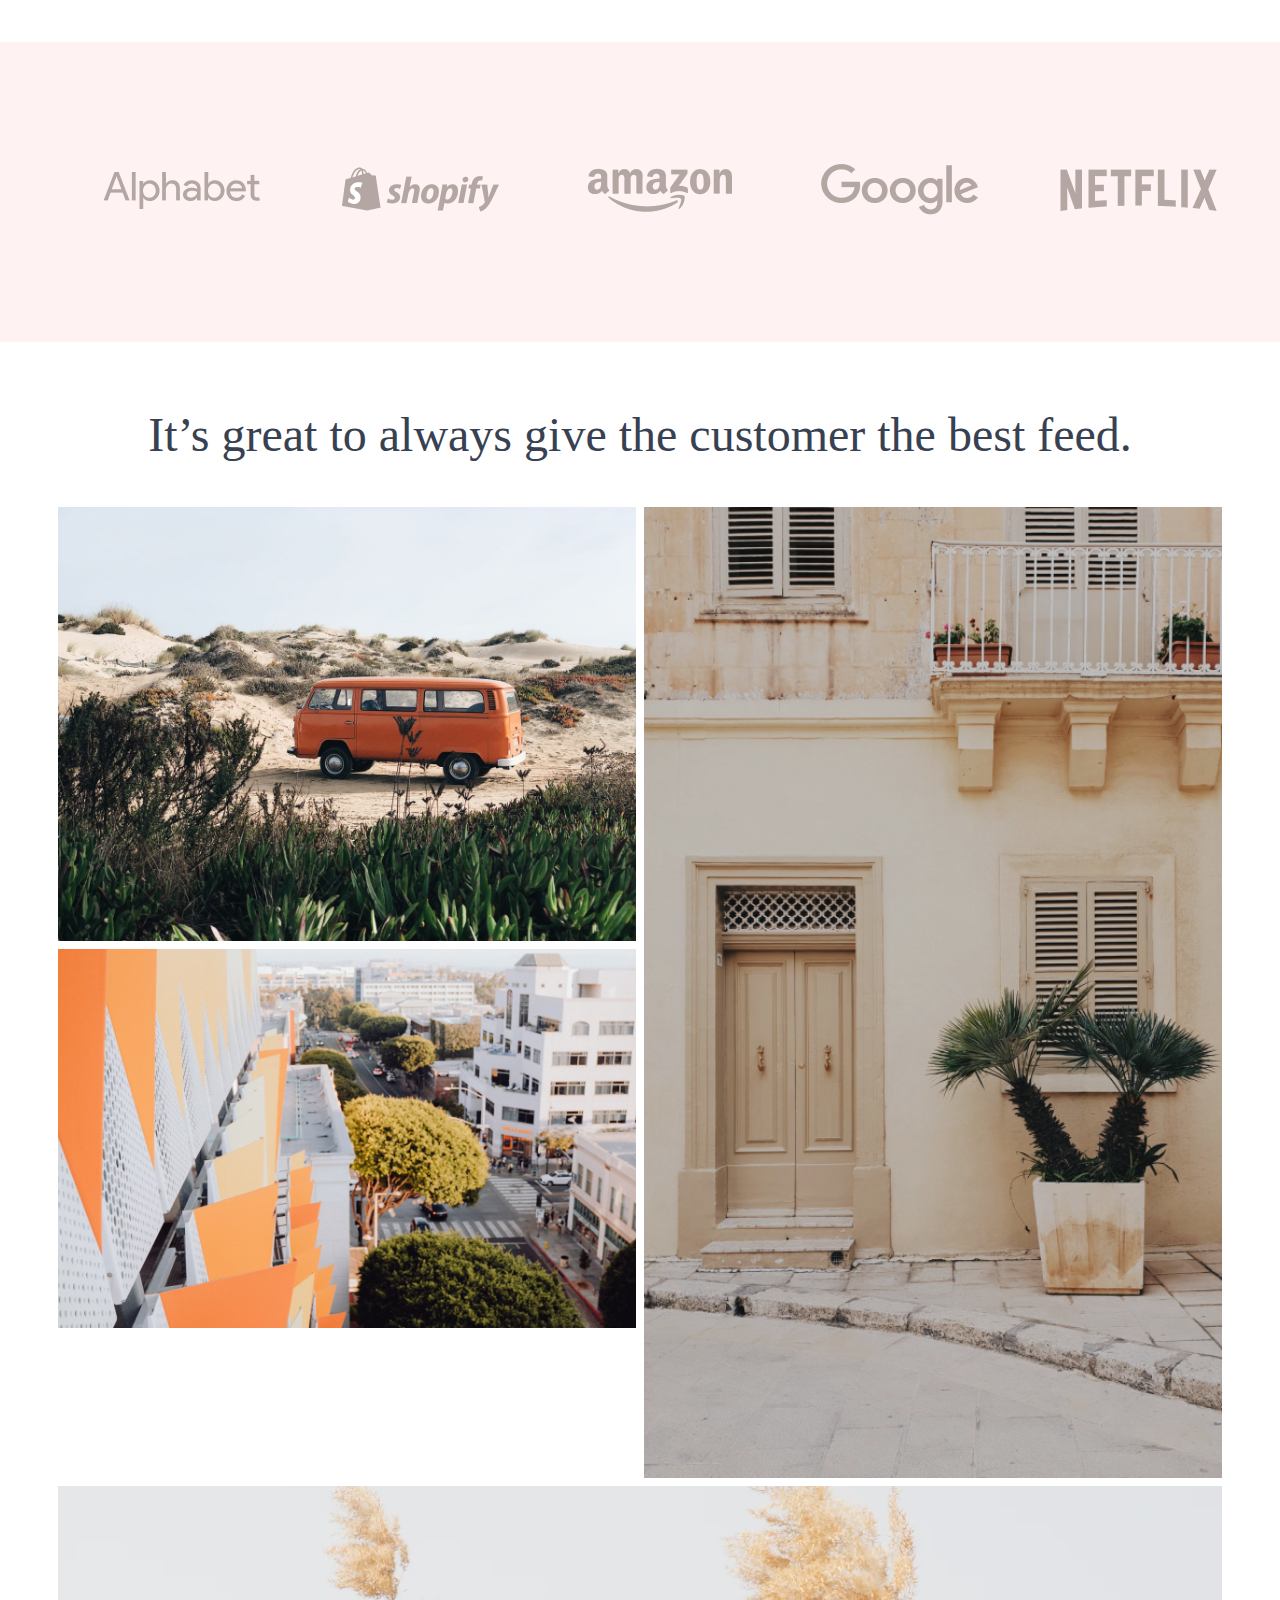
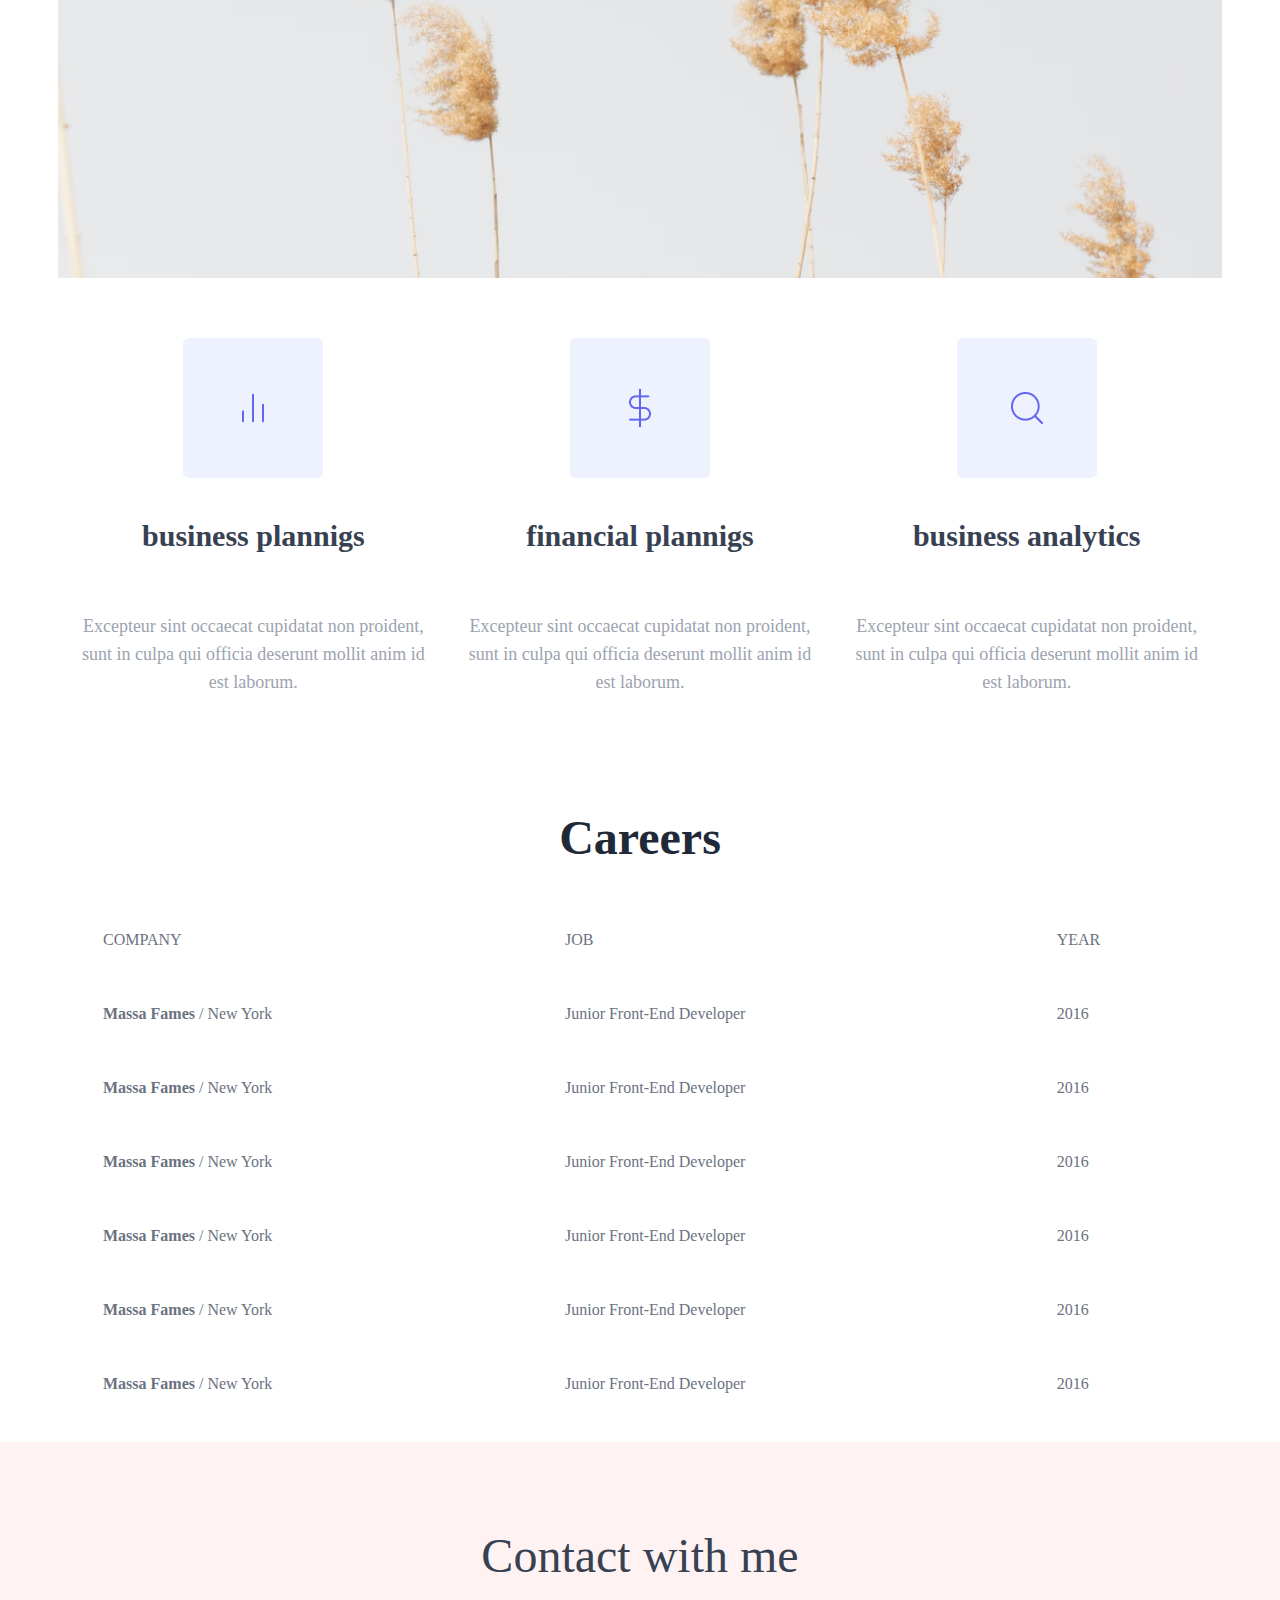
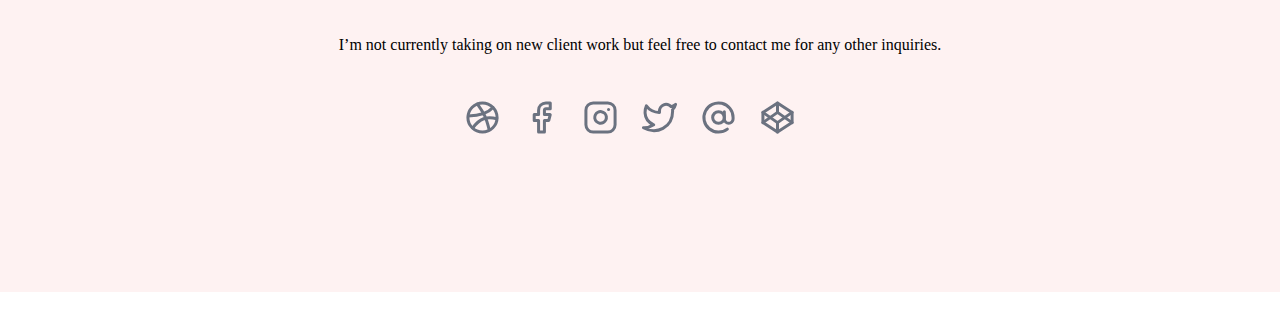
==== commit f5f35e12: "Add files via upload" ====
--- a/sample-1/index.html
+++ b/sample-1/index.html
@@ -66,7 +66,7 @@
             </div>
             <div class="skills-content-detail">
                 <div class="skill-details">
-                    <h>web design</h>
+                    <h3>web design</h3>
                     <p>Provide our customers with optimized user-friendly experience to increase the efficiency of digital products.</p>
                     <div class="see-more-link">
                         <a href="#">see work  </a>
@@ -75,34 +75,34 @@
                        
                 </div>
                 <div class="skill-details">
-                    <h4>web design</h4>
-                    <p>Provide our customers with optimized user-friendly experience to increase the efficiency of digital products.</p>
-                    <div class="see-more-link">
-                        <a  href="#">see work  </a>
-                        <img src="images/arrow-right1.png" alt="arrow icon"/>
-                       </div>
-                       
-                </div>
-                <div class="skill-details">
-                    <h>web design</h>
-                    <p>Provide our customers with optimized user-friendly experience to increase the efficiency of digital products.</p>
-                    <div class="see-more-link">
-                        <a  href="#">see work  </a>
-                        <img src="images/arrow-right1.png" alt="arrow icon"/>
-                       </div>
-                       
-                </div>
-                <div class="skill-details">
-                    <h>web design</h>
-                    <p>Provide our customers with optimized user-friendly experience to increase the efficiency of digital products.</p>
-                    <div class="see-more-link">
-                        <a  href="#">see work  </a>
-                        <img src="images/arrow-right1.png" alt="arrow icon"/>
-                       </div>
-                       
-                </div>
-                <div class="skill-details">
-                    <h>web design</h>
+                    <h3>web design</h3>
+                    <p>Provide our customers with optimized user-friendly experience to increase the efficiency of digital products.</p>
+                    <div class="see-more-link">
+                        <a  href="#">see work  </a>
+                        <img src="images/arrow-right1.png" alt="arrow icon"/>
+                       </div>
+                       
+                </div>
+                <div class="skill-details">
+                    <h3>web design</h3>
+                    <p>Provide our customers with optimized user-friendly experience to increase the efficiency of digital products.</p>
+                    <div class="see-more-link">
+                        <a  href="#">see work  </a>
+                        <img src="images/arrow-right1.png" alt="arrow icon"/>
+                       </div>
+                       
+                </div>
+                <div class="skill-details">
+                    <h3>web design</h3>
+                    <p>Provide our customers with optimized user-friendly experience to increase the efficiency of digital products.</p>
+                    <div class="see-more-link">
+                        <a  href="#">see work  </a>
+                        <img src="images/arrow-right1.png" alt="arrow icon"/>
+                       </div>
+                       
+                </div>
+                <div class="skill-details">
+                    <h3>web design</h3>
                     <p>Provide our customers with optimized user-friendly experience to increase the efficiency of digital products.</p>
                     <div class="see-more-link">
                         <a  href="#">see work  </a>
@@ -111,7 +111,7 @@
                        
                 </div>
                 <div class="skill-details"> 
-                    <h>web design</h>
+                    <h3>web design</h3>
                     <p>Provide our customers with optimized user-friendly experience to increase the efficiency of digital products.</p>
                    <div class="see-more-link">
                     <a  href="#">see work  </a>
@@ -124,15 +124,28 @@
             </div>
         </div>
     </div>
-    <div class="clients">
-        <img src="images/alphabet.png" alt="alphabet"/>
-        <img src="images/shopify-original.png" alt="shopify">
-        <img src="images/amazon.png" alt="amazon">
-        <img src="images/google-original.png" alt="google">
-        <img src="images/netflix-primary.png" alt="netflix">
-
-    </div>
-    <div >
+    <div>
+        <ul  class="clients">
+            <li> 
+                <a href="#"><img src="images/alphabet.png" alt="alphabet"/></a>      
+            </li>
+            <li>
+                <a href="#"><img src="images/shopify-original.png" alt="shopify"></a>
+            </li>
+            <li>
+                <a href="#"><img src="images/amazon.png" alt="amazon"></a>
+            </li>
+            <li>
+                <a href="#"> <img src="images/google-original.png" alt="google"></a>
+            </li>
+            <li>
+                <a href="#"> <img src="images/netflix-primary.png" alt="netflix"></a>
+            </li>
+        </ul>
+       
+
+    </div>
+    <div class="image-grid ">
         <h2>It’s great to always give the customer the best feed.</h2>
         <div class="row">
             <div class="column">
@@ -152,17 +165,17 @@
     <div class="plannigs">
         <div class="plannig-details">
             <img src="images/Group34.png" alt="graph icon">
-            <h>business plannigs</h>
+            <h4>business plannigs</h4>
             <p>Excepteur sint occaecat cupidatat non proident, sunt in culpa qui officia deserunt mollit anim id est laborum.</p>
         </div>
         <div class="plannig-details">
             <img src="images/Group35.png" alt="dollar sign">
-            <h>financial plannigs</h>
+            <h4>financial plannigs</h4>
             <p>Excepteur sint occaecat cupidatat non proident, sunt in culpa qui officia deserunt mollit anim id est laborum.</p>
         </div>
         <div class="plannig-details">
             <img src="images/Group36.png" alt=" business analytic icon">
-            <h>business analytics</h>
+            <h4>business analytics</h4>
             <p>Excepteur sint occaecat cupidatat non proident, sunt in culpa qui officia deserunt mollit anim id est laborum.</p>
         </div>
 
--- a/sample-1/style.css
+++ b/sample-1/style.css
@@ -175,6 +175,10 @@
     align-items: center;
     justify-content: space-evenly;
 }
+.clients li{
+   list-style: none;
+   margin: 20px;
+}
 .plannigs{
     margin: 40px 10px;
     display: flex;
@@ -189,7 +193,7 @@
     margin: 20px;
 
 }
-.plannig-details h{
+.plannig-details h4{
     font-weight: 600;
     font-size: 30px;
     line-height: 36px;
@@ -273,7 +277,6 @@
 }
 
 .image-grid{
-    width:80%;
     display: flex;
     flex-direction: column;
 }
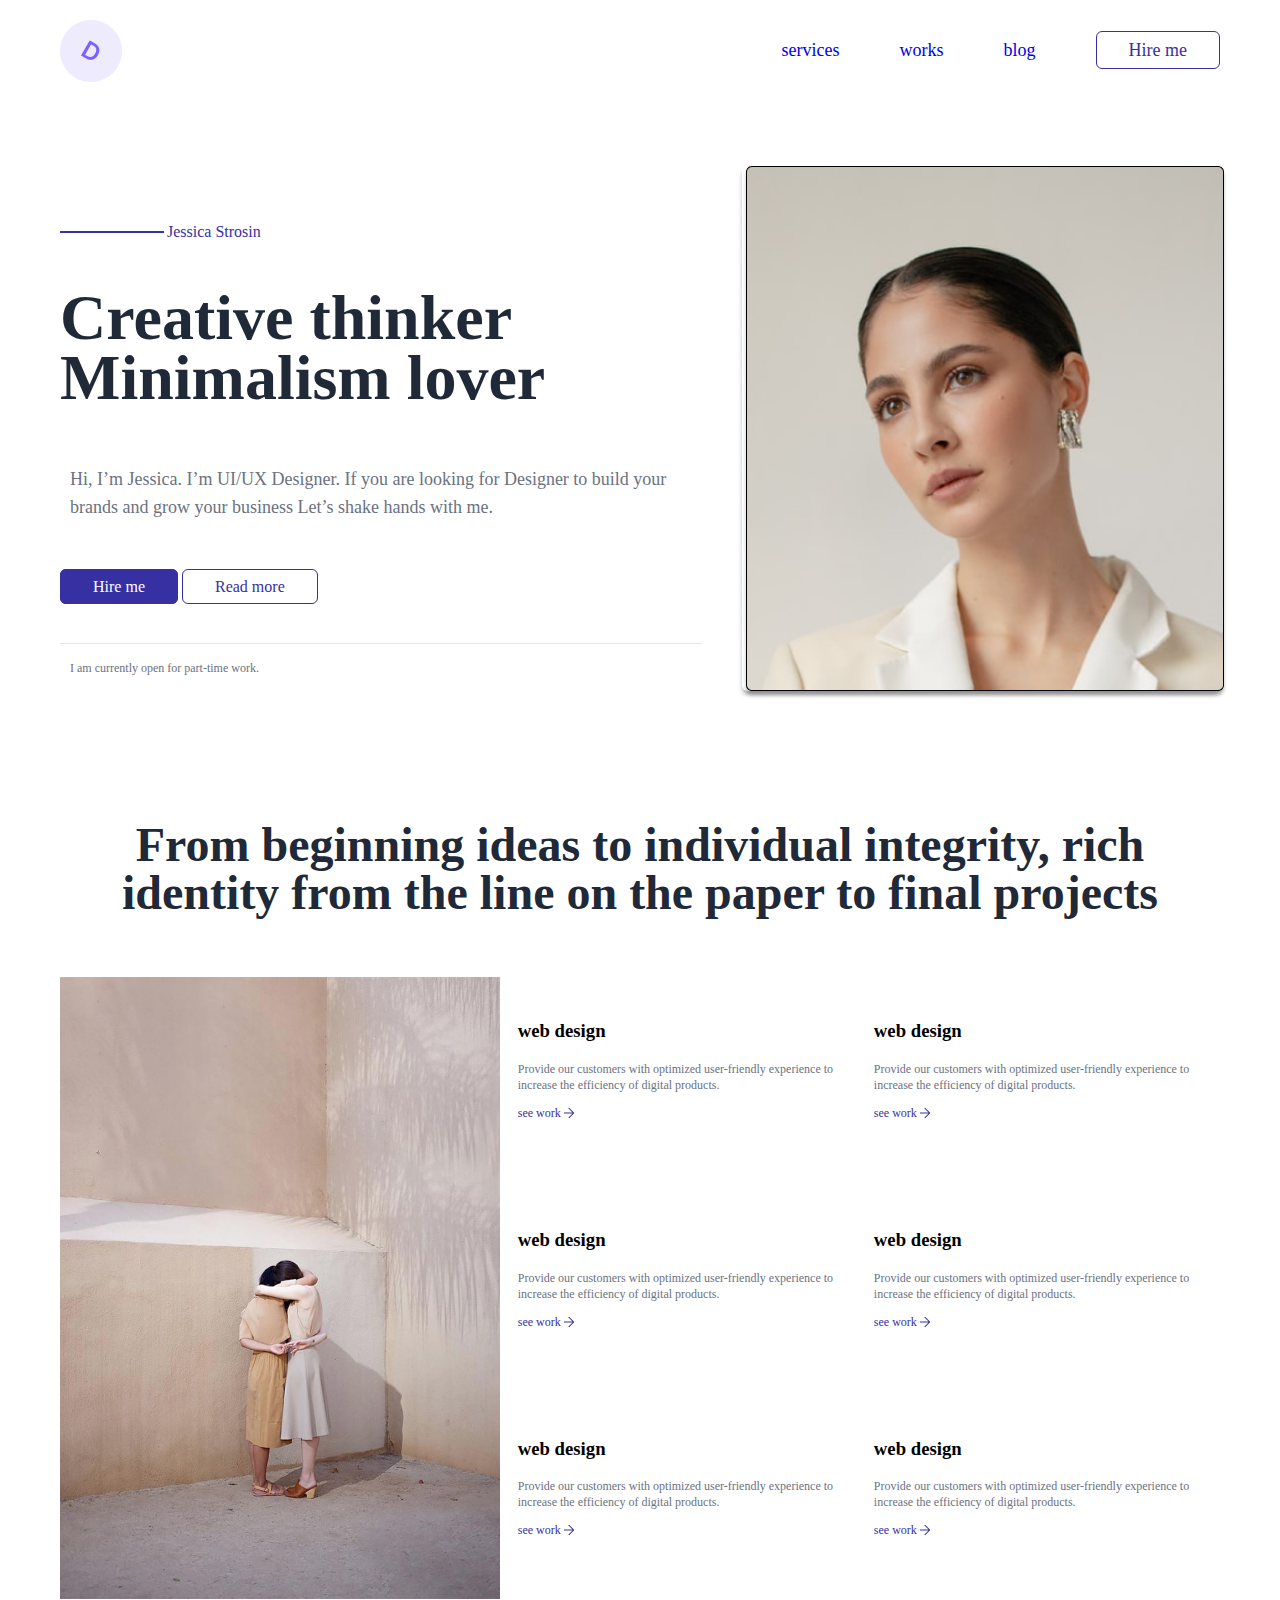
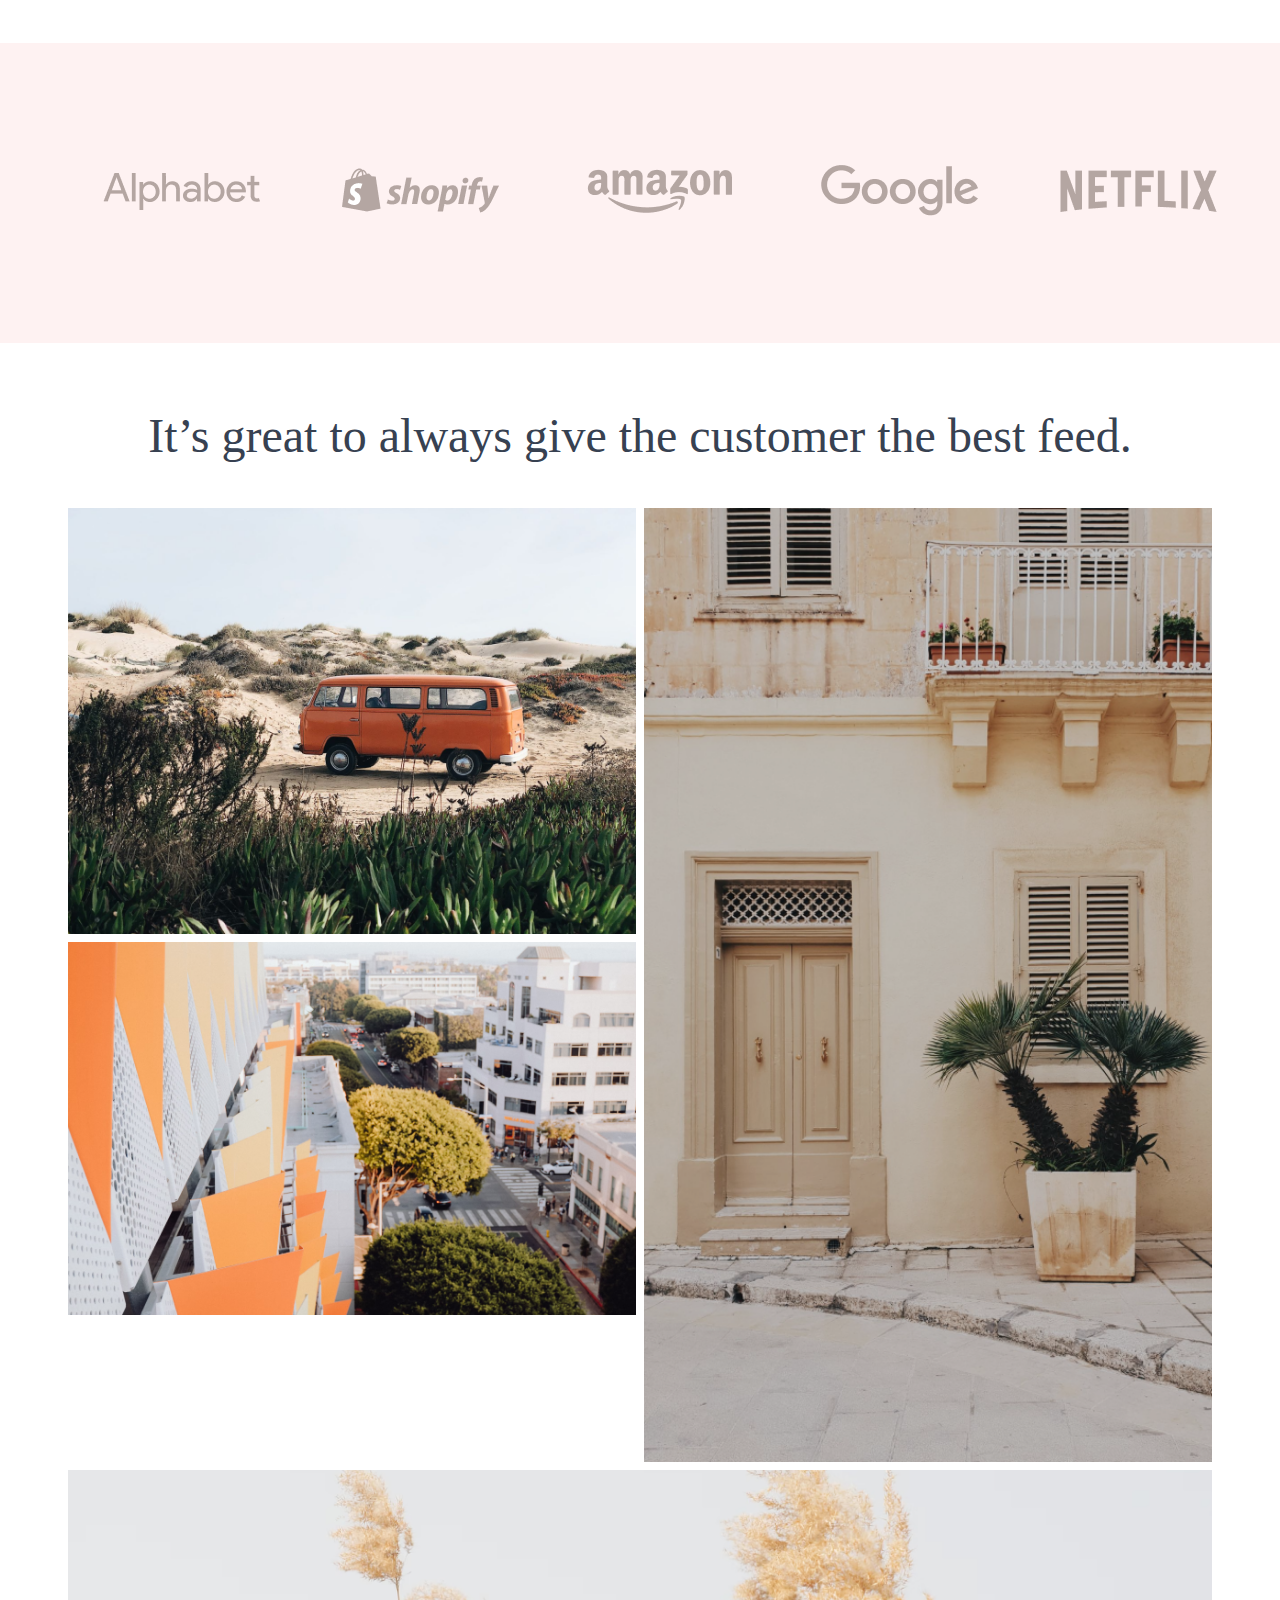
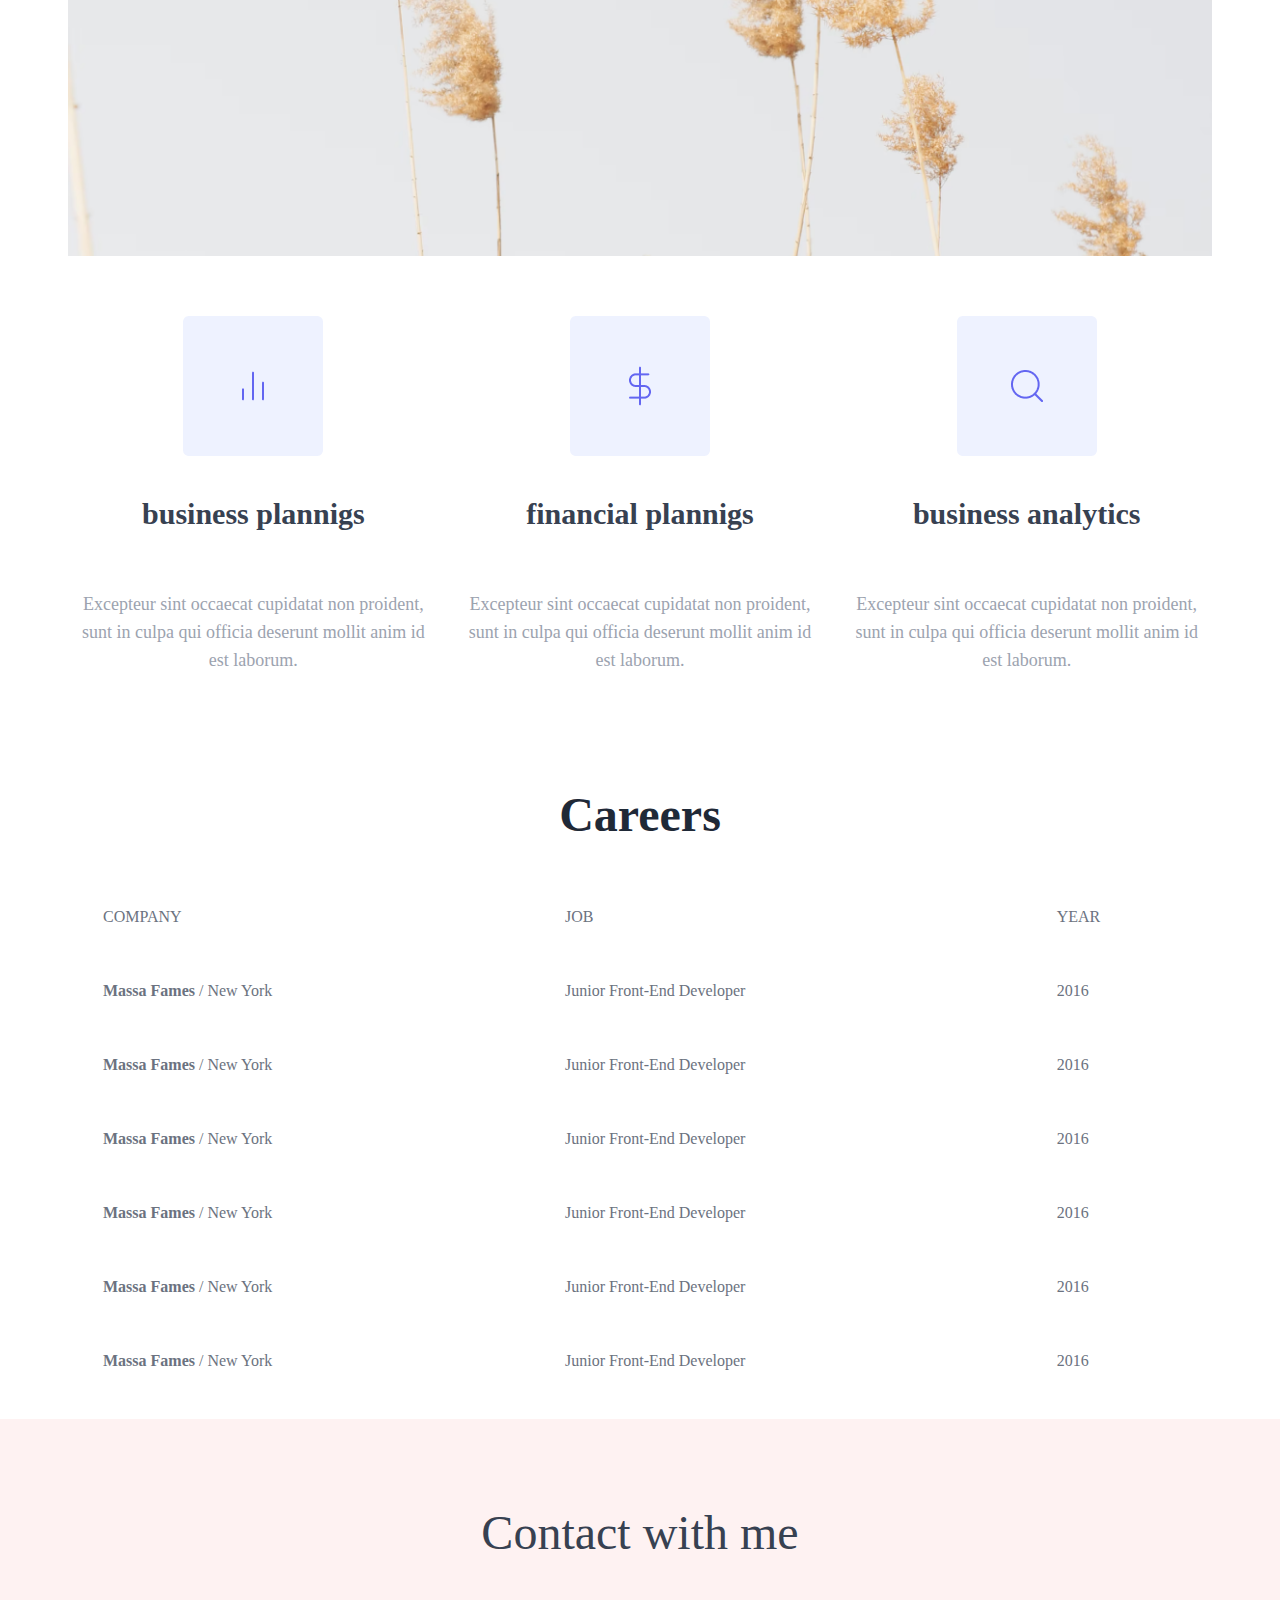
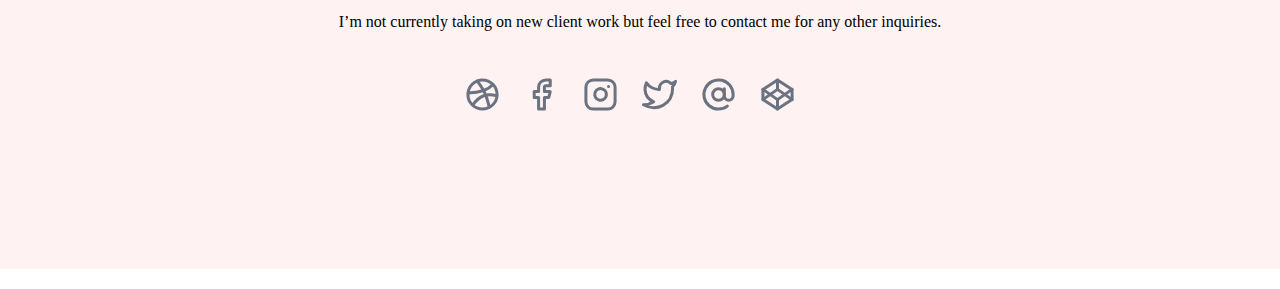
==== commit 89a94bd5: "Add files via upload" ====
--- a/sample-1/index.html
+++ b/sample-1/index.html
@@ -7,10 +7,10 @@
     <link rel="stylesheet" href="style.css"/>
 </head>
 <body>
-    <div class="nav-container">
-        <nav>
+
+        <nav class="nav-container">
             <div class="logo">
-                <img src="images/logo.png" alt="logo"/>
+                <img src="images/logo.png" alt="logo">
             </div>
             <!-- <div > -->
                 <ul class="nav-items">
@@ -24,13 +24,13 @@
                         <a href="#">blog</a>
                     </li>
                     <li>
-                        <button class="light-button">Hire me</button>
+                        <a class="light-button" href="#">Hire me</a>
                     </li>
                 </ul>
                
             <!-- </div> -->
         </nav>
-    </div>
+    
     <div class="intro-container">
         <div class="intro-details">
             <div class="name">
@@ -41,8 +41,8 @@
             <h2 class="intro-heading">Creative thinker Minimalism lover</h2>
             <p>Hi, I’m Jessica. I’m UI/UX Designer. If you are looking for Designer to build your brands and grow your business Let’s shake hands with me.</p>
             <div>
-                <button class="dark-button">Hire me</button>
-                <button class="light-button">Read more</button>
+                <a class="dark-button">Hire me</a>
+                <a class="light-button">Read more</a>
             </div>
             <div class="gray-line">
                 <p>I am currently open for part-time work.</p>
@@ -51,7 +51,7 @@
         </div>
 
         <div  class="intro-image" > 
-            <img src="images/55.png" alt="portfolio picture"/>
+            <img src="images/55.png" alt="portfolio picture">
         </div>
         
     </div>
@@ -62,7 +62,7 @@
         </div>
         <div class="skill-content">
             <div class="skill-content-image">
-                <img src="images/image11.png" alt="photo with my skills" />
+                <img src="images/image11.png" alt="photo with my skills" >
             </div>
             <div class="skills-content-detail">
                 <div class="skill-details">
@@ -70,43 +70,43 @@
                     <p>Provide our customers with optimized user-friendly experience to increase the efficiency of digital products.</p>
                     <div class="see-more-link">
                         <a href="#">see work  </a>
-                        <img src="images/arrow-right1.png" alt="arrow icon"/>
-                       </div>
-                       
-                </div>
-                <div class="skill-details">
-                    <h3>web design</h3>
-                    <p>Provide our customers with optimized user-friendly experience to increase the efficiency of digital products.</p>
-                    <div class="see-more-link">
-                        <a  href="#">see work  </a>
-                        <img src="images/arrow-right1.png" alt="arrow icon"/>
-                       </div>
-                       
-                </div>
-                <div class="skill-details">
-                    <h3>web design</h3>
-                    <p>Provide our customers with optimized user-friendly experience to increase the efficiency of digital products.</p>
-                    <div class="see-more-link">
-                        <a  href="#">see work  </a>
-                        <img src="images/arrow-right1.png" alt="arrow icon"/>
-                       </div>
-                       
-                </div>
-                <div class="skill-details">
-                    <h3>web design</h3>
-                    <p>Provide our customers with optimized user-friendly experience to increase the efficiency of digital products.</p>
-                    <div class="see-more-link">
-                        <a  href="#">see work  </a>
-                        <img src="images/arrow-right1.png" alt="arrow icon"/>
-                       </div>
-                       
-                </div>
-                <div class="skill-details">
-                    <h3>web design</h3>
-                    <p>Provide our customers with optimized user-friendly experience to increase the efficiency of digital products.</p>
-                    <div class="see-more-link">
-                        <a  href="#">see work  </a>
-                        <img src="images/arrow-right1.png" alt="arrow icon"/>
+                        <img src="images/arrow-right1.png" alt="arrow icon">
+                       </div>
+                       
+                </div>
+                <div class="skill-details">
+                    <h3>web design</h3>
+                    <p>Provide our customers with optimized user-friendly experience to increase the efficiency of digital products.</p>
+                    <div class="see-more-link">
+                        <a  href="#">see work  </a>
+                        <img src="images/arrow-right1.png" alt="arrow icon">
+                       </div>
+                       
+                </div>
+                <div class="skill-details">
+                    <h3>web design</h3>
+                    <p>Provide our customers with optimized user-friendly experience to increase the efficiency of digital products.</p>
+                    <div class="see-more-link">
+                        <a  href="#">see work  </a>
+                        <img src="images/arrow-right1.png" alt="arrow icon">
+                       </div>
+                       
+                </div>
+                <div class="skill-details">
+                    <h3>web design</h3>
+                    <p>Provide our customers with optimized user-friendly experience to increase the efficiency of digital products.</p>
+                    <div class="see-more-link">
+                        <a  href="#">see work  </a>
+                        <img src="images/arrow-right1.png" alt="arrow icon">
+                       </div>
+                       
+                </div>
+                <div class="skill-details">
+                    <h3>web design</h3>
+                    <p>Provide our customers with optimized user-friendly experience to increase the efficiency of digital products.</p>
+                    <div class="see-more-link">
+                        <a  href="#">see work  </a>
+                        <img src="images/arrow-right1.png" alt="arrow icon">
                        </div>
                        
                 </div>
@@ -115,7 +115,7 @@
                     <p>Provide our customers with optimized user-friendly experience to increase the efficiency of digital products.</p>
                    <div class="see-more-link">
                     <a  href="#">see work  </a>
-                    <img src="images/arrow-right1.png" alt="arrow icon"/>
+                    <img src="images/arrow-right1.png" alt="arrow icon">
                    </div>
                    
                 </div>
@@ -124,10 +124,10 @@
             </div>
         </div>
     </div>
-    <div>
+ 
         <ul  class="clients">
             <li> 
-                <a href="#"><img src="images/alphabet.png" alt="alphabet"/></a>      
+                <a href="#"><img src="images/alphabet.png" alt="alphabet"></a>      
             </li>
             <li>
                 <a href="#"><img src="images/shopify-original.png" alt="shopify"></a>
@@ -144,7 +144,7 @@
         </ul>
        
 
-    </div>
+
     <div class="image-grid ">
         <h2>It’s great to always give the customer the best feed.</h2>
         <div class="row">
@@ -226,12 +226,12 @@
         <h2>Contact with me</h2>
         <p>I’m not currently taking on new client work but feel free to contact me for any other inquiries.</p>
         <div class="social-links">
-            <img src="images/dribbble1.svg" alt="dribblr icon"/>
-            <img src="images/facebook1.svg" alt="facebook icon"/>
-            <img src="images/instagram1.svg" alt="insta icon"/>
+            <img src="images/dribbble1.svg" alt="dribblr icon">
+            <img src="images/facebook1.svg" alt="facebook icon">
+            <img src="images/instagram1.svg" alt="insta icon">
             <img src="images/twitter1.svg" alt="twitter icon">
-            <img src="images/at-sign1.svg" alt="at sign icon"/>
-            <img src="images/codepen1.svg" alt="codepen icon"/>
+            <img src="images/at-sign1.svg" alt="at sign icon">
+            <img src="images/codepen1.svg" alt="codepen icon">
             
         </div>
     </div>
--- a/sample-1/style.css
+++ b/sample-1/style.css
@@ -1,14 +1,14 @@
 body{
 
-    margin:0px 50px;
+    margin:0px 0px;
     font-family: 'Inter';
     font-style: normal;
 }
 .nav-container{
-    margin:20px 10px;
+    margin:20px 60px;
 }
 nav{
-    height:65px;
+
     display: flex;
     align-content: center;
     justify-content: space-between;
@@ -43,7 +43,7 @@
     flex-flow: row;
     
     justify-content: space-between;
-    margin:80px 10px;
+    margin:80px 60px;
 }
 .intro-image{
     width: 478px;
@@ -111,7 +111,7 @@
 .skills{
     display: flex;
     flex-direction: column;
-    margin: 10px;
+    margin: 10px 60px;
 }
 .skills-heading{
     padding: 10px 50px;
@@ -170,7 +170,7 @@
 .clients{
     background: #FEF2F2;
     min-height:300px;
-    margin:30px -50px;
+    margin:30px 0px;
     display: flex;
     align-items: center;
     justify-content: space-evenly;
@@ -180,7 +180,7 @@
    margin: 20px;
 }
 .plannigs{
-    margin: 40px 10px;
+    margin: 40px 60px;
     display: flex;
     flex-direction: row;  
     align-items: flex-start;
@@ -208,7 +208,7 @@
     color: #9CA3AF;
 }
 .career{
-    margin: 20px 50px;
+    margin: 20px 100px;
     display: flex;
     flex-direction:column;
     
@@ -246,7 +246,7 @@
 .site-footer{
     height:450px;
     background-color:  #FEF2F2;
-    margin: 20px -50px;
+    margin: 20px 0px;
 }
 .footer-display{
     padding: 50px ;
@@ -277,6 +277,7 @@
 }
 
 .image-grid{
+    margin: 10px 60px;
     display: flex;
     flex-direction: column;
 }
